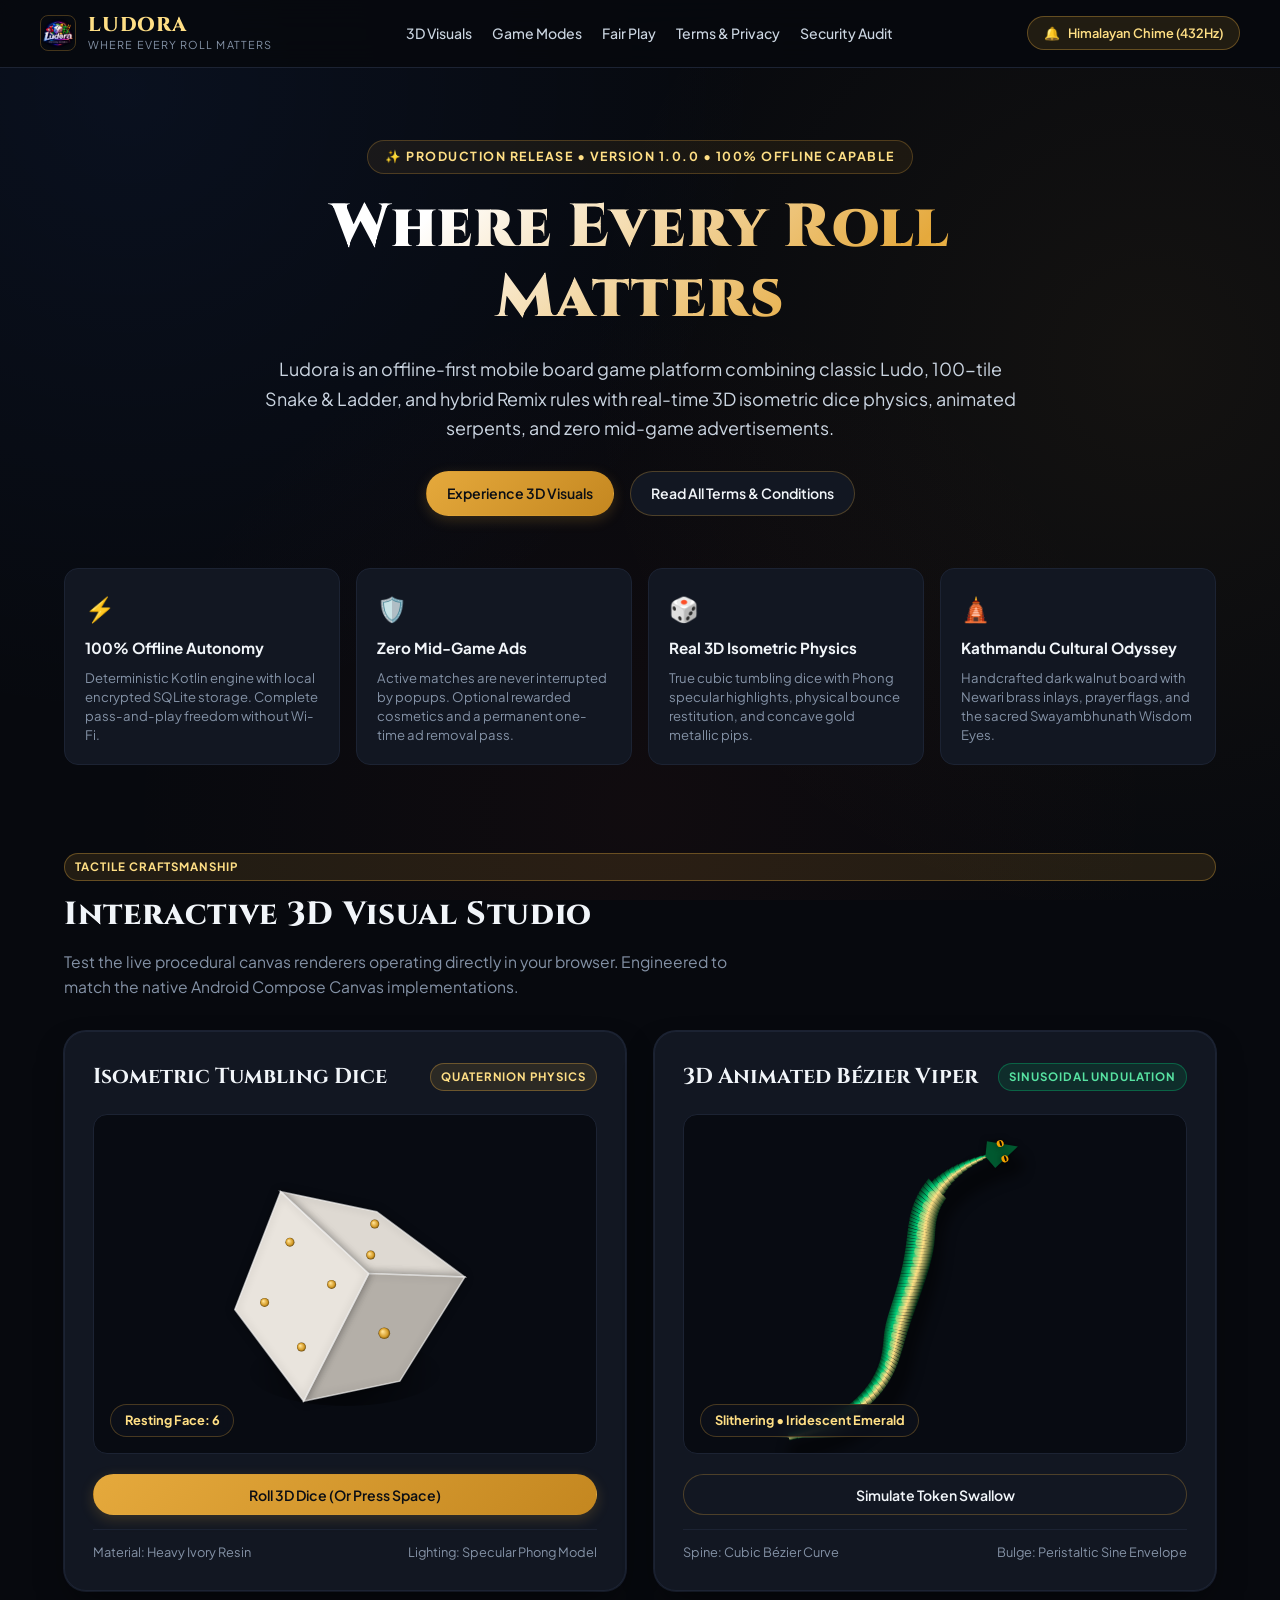
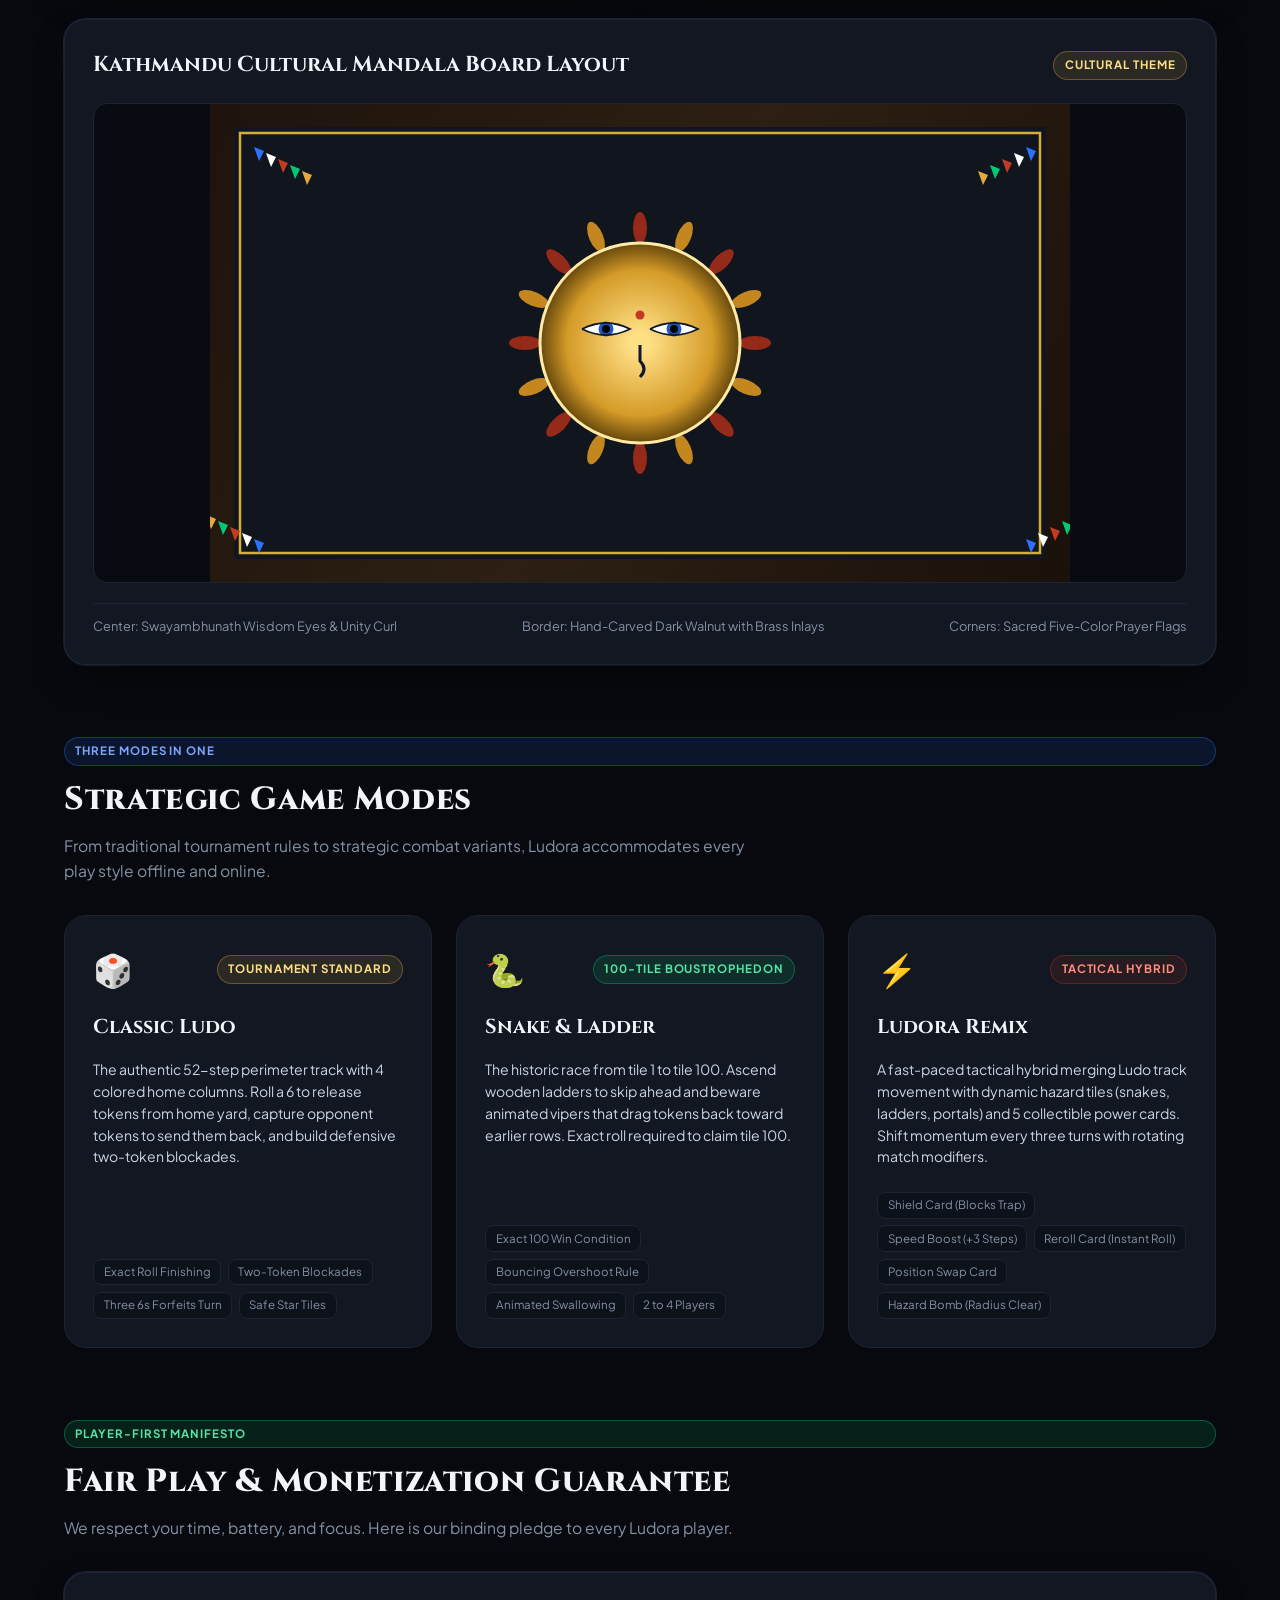
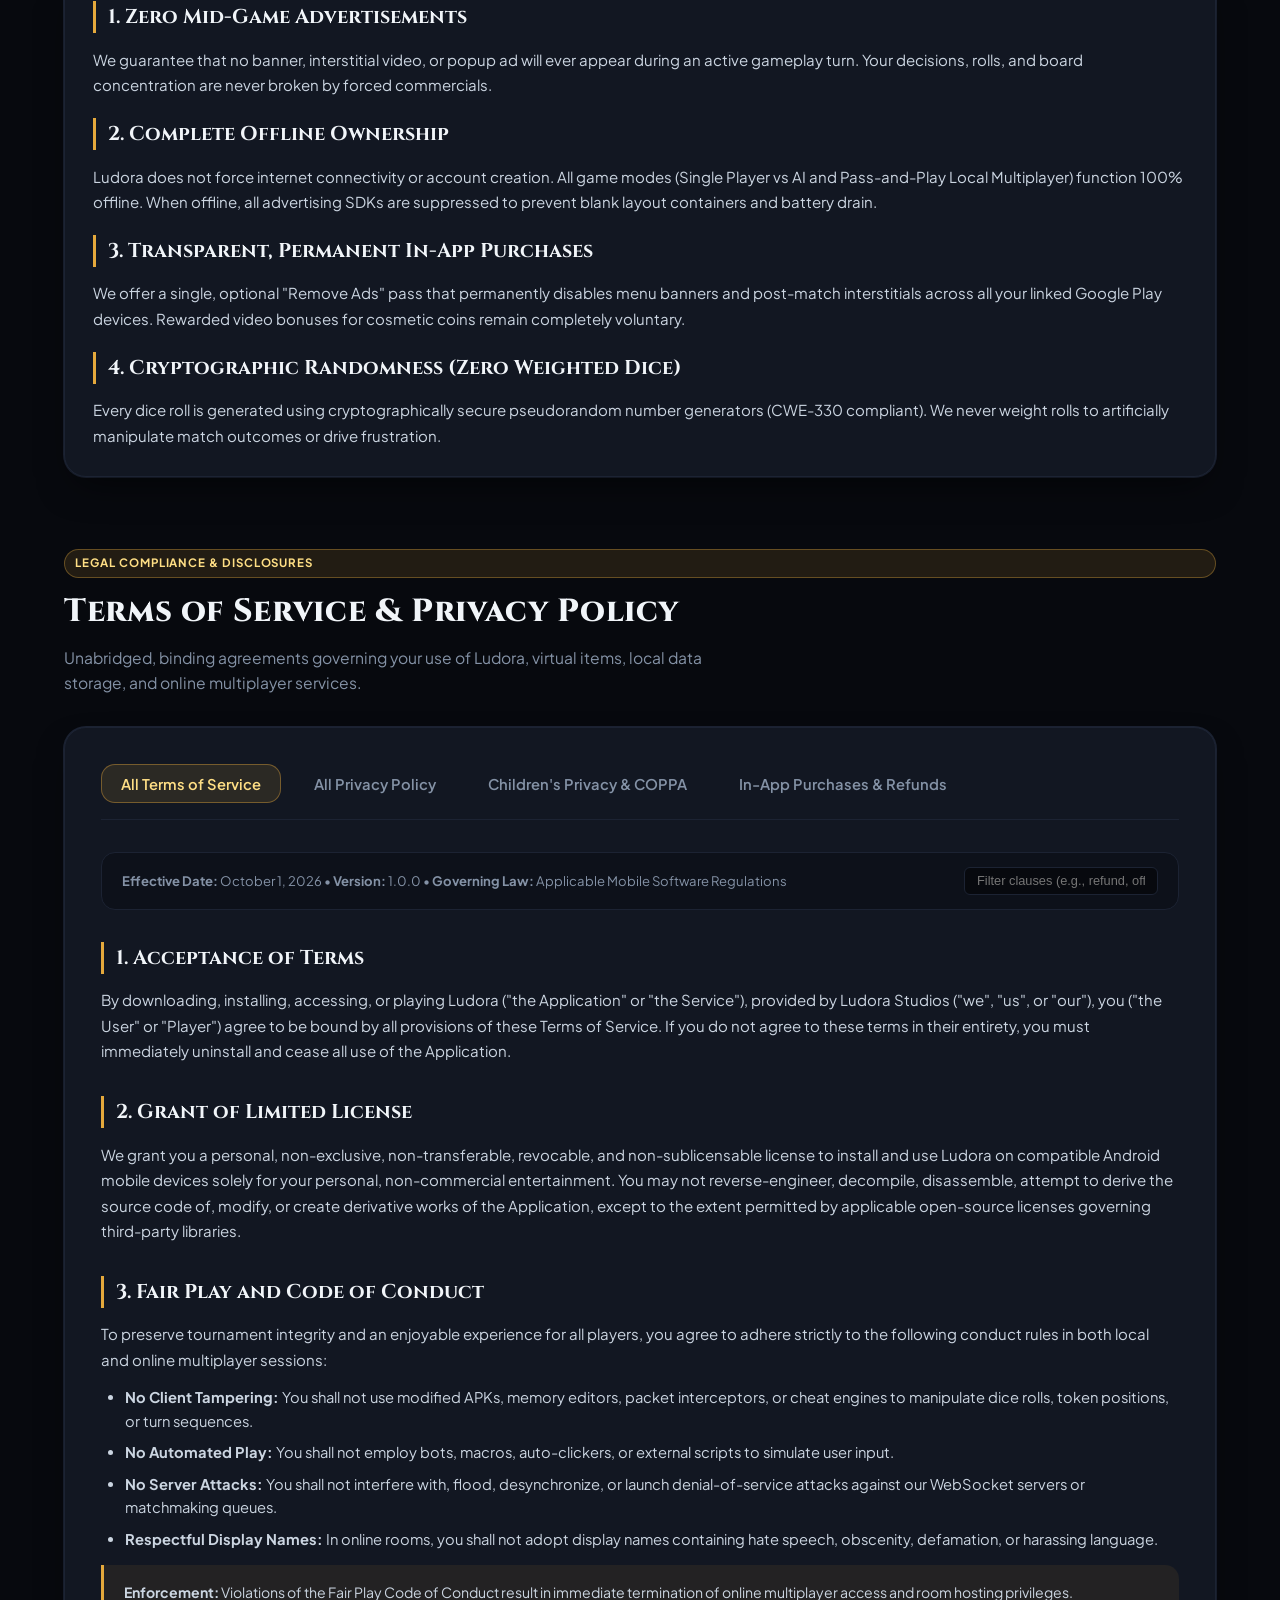
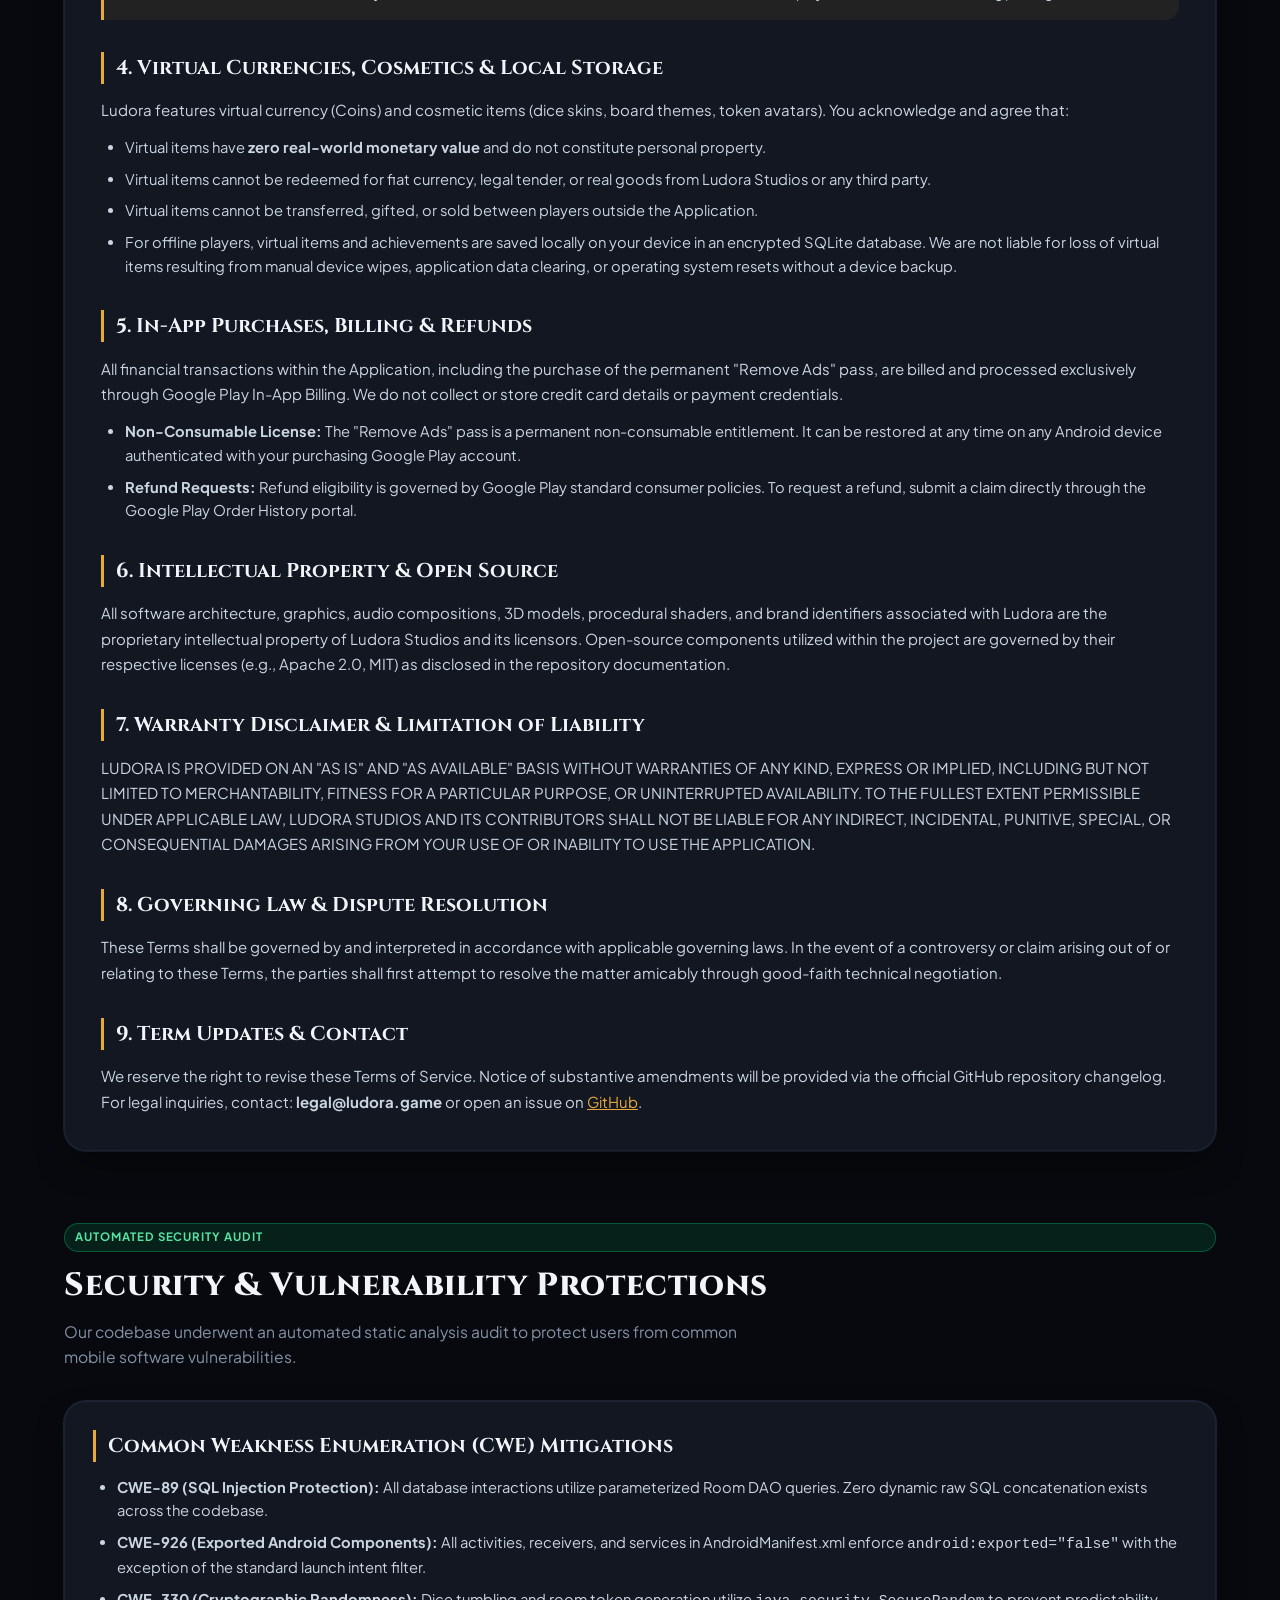
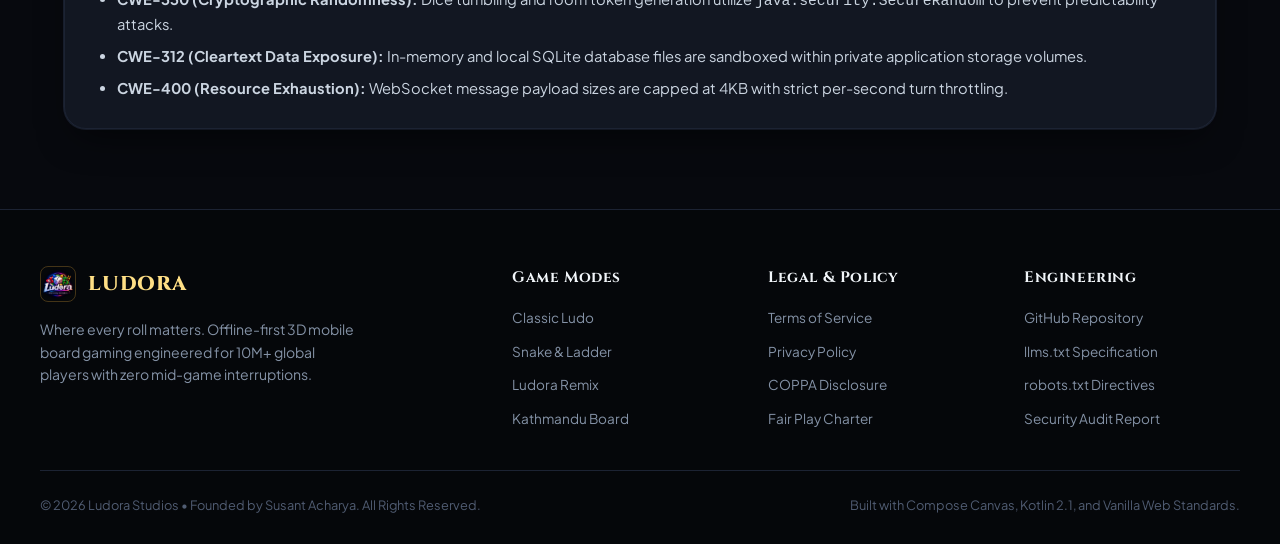
==== index.html @ dd57603c "feat(web): build official website with luxury Kathmandu theme, 3D visual studio, and complete terms " ====
<!DOCTYPE html>
<html lang="en">
<head>
  <meta charset="UTF-8">
  <meta name="viewport" content="width=device-width, initial-scale=1.0">
  <title>Ludora • Authentic Mobile Board Gaming & Cultural Odyssey</title>
  <meta name="description" content="Where every roll matters. Ludora brings offline-first board gaming with real 3D isometric tumbling dice, animated undulating serpents, Kathmandu cultural mandala art, and zero mid-game ads.">
  <meta name="keywords" content="Ludora, Offline Ludo, 3D Snake and Ladder, Kathmandu Board Game, Ad-Free Board Games, Remix Ludo, Mobile Board Games">
  <link rel="canonical" href="https://ludora.game">

  <!-- Open Graph -->
  <meta property="og:type" content="website">
  <meta property="og:url" content="https://ludora.game">
  <meta property="og:title" content="Ludora: Where Every Roll Matters">
  <meta property="og:description" content="Authentic offline-first mobile board gaming with realistic 3D dice physics, animated vipers, and Kathmandu cultural worlds with zero mid-game interruptions.">
  <meta property="og:image" content="https://ludora.game/logo.png">

  <!-- Twitter Card -->
  <meta property="twitter:card" content="summary_large_image">
  <meta property="twitter:title" content="Ludora: Where Every Roll Matters">
  <meta property="twitter:description" content="Offline-first 3D mobile board gaming. Real tumbling dice, animated vipers, and Kathmandu cultural boards with zero mid-game video ads.">
  <meta property="twitter:image" content="https://ludora.game/logo.png">

  <!-- Google Fonts: Cinzel & Plus Jakarta Sans -->
  <link rel="preconnect" href="https://fonts.googleapis.com">
  <link rel="preconnect" href="https://fonts.gstatic.com" crossorigin>
  <link href="https://fonts.googleapis.com/css2?family=Cinzel:wght@600;700;800;900&family=Plus+Jakarta+Sans:wght@400;500;600;700;800&family=JetBrains+Mono:wght@500;700&display=swap" rel="stylesheet">

  <link rel="stylesheet" href="styles.css">

  <!-- Schema.org Structured Data -->
  <script type="application/ld+json">
  [
    {
      "@context": "https://schema.org",
      "@type": "VideoGame",
      "name": "Ludora",
      "alternateName": "Ludora: Board Games & Remix",
      "url": "https://ludora.game",
      "description": "Offline-first mobile board game platform featuring 3D isometric tumbling dice, animated vipers, and cultural Kathmandu board themes.",
      "genre": ["Board Game", "Strategy", "Casual"],
      "gamePlatform": ["Android", "Mobile"],
      "operatingSystem": "Android 8.0 and higher",
      "applicationCategory": "GameApplication",
      "datePublished": "2026-10-01",
      "dateModified": "2026-10-01",
      "offers": {
        "@type": "Offer",
        "price": "0",
        "priceCurrency": "USD"
      },
      "author": {
        "@type": "Organization",
        "name": "Ludora Studios",
        "url": "https://github.com/susantedit/ludo-game",
        "founder": {
          "@type": "Person",
          "name": "Susant Acharya",
          "url": "https://github.com/susantedit"
        },
        "sameAs": [
          "https://github.com/susantedit/ludo-game"
        ]
      },
      "featureList": [
        "100% Complete Offline Gameplay",
        "Zero Mid-Game Video Ads",
        "Real 3D Isometric Tumbling Dice with Physics",
        "Bézier Animated Undulating Snakes",
        "Kathmandu Cultural Mandala Board Theme",
        "Remix Mode with 5 Tactical Power Cards",
        "Private Rooms with 6-Character Codes"
      ]
    },
    {
      "@context": "https://schema.org",
      "@type": "FAQPage",
      "mainEntity": [
        {
          "@type": "Question",
          "name": "What is Ludora?",
          "acceptedAnswer": {
            "@type": "Answer",
            "text": "Ludora is an offline-first mobile board game platform that modernizes traditional parlor games including Ludo and Snake & Ladder. Built with a player-first philosophy, Ludora allows users to play single-player and pass-and-play matches completely offline without an internet connection or account registration. Unlike standard mobile board games that display invasive mid-game video popups, Ludora enforces strict ad frequency controls with zero advertisements during active matches."
          }
        },
        {
          "@type": "Question",
          "name": "How does Ludora protect player privacy and offline data?",
          "acceptedAnswer": {
            "@type": "Answer",
            "text": "Ludora stores all offline gameplay data, statistics, progression, and unlocked cosmetics locally on your device in an encrypted SQLite database managed by Android Jetpack Room. We do not require registration, phone numbers, or social logins, and we strictly comply with COPPA and Google Play Families policies."
          }
        }
      ]
    }
  ]
  </script>
</head>
<body>

  <!-- ==========================================================================
       TOP NAVIGATION BAR
       ========================================================================== -->
  <nav class="site-nav" id="mainNavigation">
    <div class="nav-inner">
      <a href="#hero" class="brand-wrapper" id="brandHomeLink">
        <img src="logo.png" alt="Ludora Game Logo" class="brand-logo-img">
        <div class="brand-text-block">
          <span class="brand-name">LUDORA</span>
          <span class="brand-tag">Where Every Roll Matters</span>
        </div>
      </a>

      <ul class="nav-links">
        <li><a href="#studio" id="navLinkStudio">3D Visuals</a></li>
        <li><a href="#modes" id="navLinkModes">Game Modes</a></li>
        <li><a href="#manifesto" id="navLinkManifesto">Fair Play</a></li>
        <li><a href="#legal" id="navLinkLegal">Terms & Privacy</a></li>
        <li><a href="#security" id="navLinkSecurity">Security Audit</a></li>
      </ul>

      <div class="nav-actions">
        <button id="navAudioBtn" class="btn btn-audio" title="Play Himalayan Singing Bowl Overtone">
          <span>🔔</span> <span id="navAudioLabel">Himalayan Chime (432Hz)</span>
        </button>
      </div>
    </div>
  </nav>

  <div class="site-wrapper">

    <!-- ==========================================================================
         HERO SECTION
         ========================================================================== -->
    <header class="hero-section" id="hero">
      <div class="hero-pill">✨ PRODUCTION RELEASE • VERSION 1.0.0 • 100% OFFLINE CAPABLE</div>
      <h1 class="hero-title">Where Every Roll Matters</h1>
      <p class="hero-desc">Ludora is an offline-first mobile board game platform combining classic Ludo, 100-tile Snake &amp; Ladder, and hybrid Remix rules with real-time 3D isometric dice physics, animated serpents, and zero mid-game advertisements.</p>

      <div class="hero-cta-group">
        <a href="#studio" class="btn btn-primary" id="exploreVisualsBtn">Experience 3D Visuals</a>
        <a href="#legal" class="btn btn-secondary" id="viewTermsBtn">Read All Terms & Conditions</a>
      </div>

      <div class="hero-pillars">
        <div class="pillar-item">
          <span class="pillar-icon">⚡</span>
          <h2 class="pillar-title">100% Offline Autonomy</h2>
          <p class="pillar-desc">Deterministic Kotlin engine with local encrypted SQLite storage. Complete pass-and-play freedom without Wi-Fi.</p>
        </div>
        <div class="pillar-item">
          <span class="pillar-icon">🛡️</span>
          <h2 class="pillar-title">Zero Mid-Game Ads</h2>
          <p class="pillar-desc">Active matches are never interrupted by popups. Optional rewarded cosmetics and a permanent one-time ad removal pass.</p>
        </div>
        <div class="pillar-item">
          <span class="pillar-icon">🎲</span>
          <h2 class="pillar-title">Real 3D Isometric Physics</h2>
          <p class="pillar-desc">True cubic tumbling dice with Phong specular highlights, physical bounce restitution, and concave gold metallic pips.</p>
        </div>
        <div class="pillar-item">
          <span class="pillar-icon">🛕</span>
          <h2 class="pillar-title">Kathmandu Cultural Odyssey</h2>
          <p class="pillar-desc">Handcrafted dark walnut board with Newari brass inlays, prayer flags, and the sacred Swayambhunath Wisdom Eyes.</p>
        </div>
      </div>
    </header>

    <!-- ==========================================================================
         INTERACTIVE 3D VISUAL LABORATORY
         ========================================================================== -->
    <section class="section-container" id="studio">
      <div class="section-header">
        <span class="badge">TACTILE CRAFTSMANSHIP</span>
        <h2 class="section-title">Interactive 3D Visual Studio</h2>
        <p class="section-desc">Test the live procedural canvas renderers operating directly in your browser. Engineered to match the native Android Compose Canvas implementations.</p>
      </div>

      <div class="studio-grid">
        <!-- 3D Dice Studio -->
        <article class="card" id="diceStudioCard">
          <div class="card-header">
            <h3 class="card-title">Isometric Tumbling Dice</h3>
            <span class="badge">QUATERNION PHYSICS</span>
          </div>
          <div class="canvas-box">
            <canvas id="diceCanvas" width="440" height="340"></canvas>
            <div id="diceValuePill" class="value-pill">Resting Face: 6</div>
          </div>
          <div class="card-controls">
            <button id="rollDiceBtn" class="btn btn-primary">Roll 3D Dice (Or Press Space)</button>
            <div class="spec-row">
              <span>Material: Heavy Ivory Resin</span>
              <span>Lighting: Specular Phong Model</span>
            </div>
          </div>
        </article>

        <!-- 3D Animated Viper Studio -->
        <article class="card" id="snakeStudioCard">
          <div class="card-header">
            <h3 class="card-title">3D Animated Bézier Viper</h3>
            <span class="badge badge-emerald">SINUSOIDAL UNDULATION</span>
          </div>
          <div class="canvas-box">
            <canvas id="snakeCanvas" width="440" height="340"></canvas>
            <div class="value-pill">Slithering • Iridescent Emerald</div>
          </div>
          <div class="card-controls">
            <button id="swallowTokenBtn" class="btn btn-secondary">Simulate Token Swallow</button>
            <div class="spec-row">
              <span>Spine: Cubic Bézier Curve</span>
              <span>Bulge: Peristaltic Sine Envelope</span>
            </div>
          </div>
        </article>

        <!-- Kathmandu Mandala Board -->
        <article class="card span-full" id="boardStudioCard">
          <div class="card-header">
            <h3 class="card-title">Kathmandu Cultural Mandala Board Layout</h3>
            <span class="badge">CULTURAL THEME</span>
          </div>
          <div class="canvas-box tall">
            <canvas id="boardCanvas" width="860" height="480"></canvas>
          </div>
          <div class="spec-row">
            <span>Center: Swayambhunath Wisdom Eyes &amp; Unity Curl</span>
            <span>Border: Hand-Carved Dark Walnut with Brass Inlays</span>
            <span>Corners: Sacred Five-Color Prayer Flags</span>
          </div>
        </article>
      </div>
    </section>

    <!-- ==========================================================================
         GAME MODES SHOWCASE
         ========================================================================== -->
    <section class="section-container" id="modes">
      <div class="section-header">
        <span class="badge badge-blue">THREE MODES IN ONE</span>
        <h2 class="section-title">Strategic Game Modes</h2>
        <p class="section-desc">From traditional tournament rules to strategic combat variants, Ludora accommodates every play style offline and online.</p>
      </div>

      <div class="modes-grid">
        <!-- Classic Ludo -->
        <div class="mode-card">
          <div class="mode-icon-header">
            <span class="mode-icon">🎲</span>
            <span class="badge">TOURNAMENT STANDARD</span>
          </div>
          <h3 class="mode-title">Classic Ludo</h3>
          <p class="mode-desc">The authentic 52-step perimeter track with 4 colored home columns. Roll a 6 to release tokens from home yard, capture opponent tokens to send them back, and build defensive two-token blockades.</p>
          <div class="rule-tags">
            <span class="rule-tag">Exact Roll Finishing</span>
            <span class="rule-tag">Two-Token Blockades</span>
            <span class="rule-tag">Three 6s Forfeits Turn</span>
            <span class="rule-tag">Safe Star Tiles</span>
          </div>
        </div>

        <!-- Snake & Ladder -->
        <div class="mode-card">
          <div class="mode-icon-header">
            <span class="mode-icon">🐍</span>
            <span class="badge badge-emerald">100-TILE BOUSTROPHEDON</span>
          </div>
          <h3 class="mode-title">Snake &amp; Ladder</h3>
          <p class="mode-desc">The historic race from tile 1 to tile 100. Ascend wooden ladders to skip ahead and beware animated vipers that drag tokens back toward earlier rows. Exact roll required to claim tile 100.</p>
          <div class="rule-tags">
            <span class="rule-tag">Exact 100 Win Condition</span>
            <span class="rule-tag">Bouncing Overshoot Rule</span>
            <span class="rule-tag">Animated Swallowing</span>
            <span class="rule-tag">2 to 4 Players</span>
          </div>
        </div>

        <!-- Ludora Remix -->
        <div class="mode-card">
          <div class="mode-icon-header">
            <span class="mode-icon">⚡</span>
            <span class="badge badge-crimson">TACTICAL HYBRID</span>
          </div>
          <h3 class="mode-title">Ludora Remix</h3>
          <p class="mode-desc">A fast-paced tactical hybrid merging Ludo track movement with dynamic hazard tiles (snakes, ladders, portals) and 5 collectible power cards. Shift momentum every three turns with rotating match modifiers.</p>
          <div class="rule-tags">
            <span class="rule-tag">Shield Card (Blocks Trap)</span>
            <span class="rule-tag">Speed Boost (+3 Steps)</span>
            <span class="rule-tag">Reroll Card (Instant Roll)</span>
            <span class="rule-tag">Position Swap Card</span>
            <span class="rule-tag">Hazard Bomb (Radius Clear)</span>
          </div>
        </div>
      </div>
    </section>

    <!-- ==========================================================================
         FAIR PLAY & MONETIZATION CHARTER
         ========================================================================== -->
    <section class="section-container" id="manifesto">
      <div class="section-header">
        <span class="badge badge-emerald">PLAYER-FIRST MANIFESTO</span>
        <h2 class="section-title">Fair Play &amp; Monetization Guarantee</h2>
        <p class="section-desc">We respect your time, battery, and focus. Here is our binding pledge to every Ludora player.</p>
      </div>

      <div class="card">
        <div class="legal-article">
          <h3>1. Zero Mid-Game Advertisements</h3>
          <p>We guarantee that no banner, interstitial video, or popup ad will ever appear during an active gameplay turn. Your decisions, rolls, and board concentration are never broken by forced commercials.</p>
        </div>

        <div class="legal-article">
          <h3>2. Complete Offline Ownership</h3>
          <p>Ludora does not force internet connectivity or account creation. All game modes (Single Player vs AI and Pass-and-Play Local Multiplayer) function 100% offline. When offline, all advertising SDKs are suppressed to prevent blank layout containers and battery drain.</p>
        </div>

        <div class="legal-article">
          <h3>3. Transparent, Permanent In-App Purchases</h3>
          <p>We offer a single, optional "Remove Ads" pass that permanently disables menu banners and post-match interstitials across all your linked Google Play devices. Rewarded video bonuses for cosmetic coins remain completely voluntary.</p>
        </div>

        <div class="legal-article">
          <h3>4. Cryptographic Randomness (Zero Weighted Dice)</h3>
          <p>Every dice roll is generated using cryptographically secure pseudorandom number generators (CWE-330 compliant). We never weight rolls to artificially manipulate match outcomes or drive frustration.</p>
        </div>
      </div>
    </section>

    <!-- ==========================================================================
         COMPREHENSIVE TERMS OF SERVICE & PRIVACY POLICY HUB
         ========================================================================== -->
    <section class="section-container" id="legal">
      <div class="section-header">
        <span class="badge">LEGAL COMPLIANCE &amp; DISCLOSURES</span>
        <h2 class="section-title">Terms of Service &amp; Privacy Policy</h2>
        <p class="section-desc">Unabridged, binding agreements governing your use of Ludora, virtual items, local data storage, and online multiplayer services.</p>
      </div>

      <div class="legal-hub-card">
        <!-- Tab Navigation -->
        <div class="legal-tab-nav" role="tablist">
          <button class="tab-btn active" data-tab="pane-terms" id="tabTerms" role="tab">All Terms of Service</button>
          <button class="tab-btn" data-tab="pane-privacy" id="tabPrivacy" role="tab">All Privacy Policy</button>
          <button class="tab-btn" data-tab="pane-coppa" id="tabCoppa" role="tab">Children's Privacy &amp; COPPA</button>
          <button class="tab-btn" data-tab="pane-monetization" id="tabMonetization" role="tab">In-App Purchases &amp; Refunds</button>
        </div>

        <!-- Meta Bar with Search Filter -->
        <div class="legal-meta-bar">
          <div>
            <span><strong>Effective Date:</strong> October 1, 2026</span> • 
            <span><strong>Version:</strong> 1.0.0</span> • 
            <span><strong>Governing Law:</strong> Applicable Mobile Software Regulations</span>
          </div>
          <div>
            <input type="text" id="legalSearchInput" placeholder="Filter clauses (e.g., refund, offline)..." style="background:#07090E; border:1px solid #1C2333; color:#F1F5F9; padding:0.35rem 0.75rem; border-radius:6px; font-size:0.8rem;">
          </div>
        </div>

        <!-- PANE 1: ALL TERMS OF SERVICE -->
        <div class="legal-content-pane active" id="pane-terms" role="tabpanel">
          <article class="legal-article">
            <h3>1. Acceptance of Terms</h3>
            <p>By downloading, installing, accessing, or playing Ludora ("the Application" or "the Service"), provided by Ludora Studios ("we", "us", or "our"), you ("the User" or "Player") agree to be bound by all provisions of these Terms of Service. If you do not agree to these terms in their entirety, you must immediately uninstall and cease all use of the Application.</p>
          </article>

          <article class="legal-article">
            <h3>2. Grant of Limited License</h3>
            <p>We grant you a personal, non-exclusive, non-transferable, revocable, and non-sublicensable license to install and use Ludora on compatible Android mobile devices solely for your personal, non-commercial entertainment. You may not reverse-engineer, decompile, disassemble, attempt to derive the source code of, modify, or create derivative works of the Application, except to the extent permitted by applicable open-source licenses governing third-party libraries.</p>
          </article>

          <article class="legal-article">
            <h3>3. Fair Play and Code of Conduct</h3>
            <p>To preserve tournament integrity and an enjoyable experience for all players, you agree to adhere strictly to the following conduct rules in both local and online multiplayer sessions:</p>
            <ul>
              <li><strong>No Client Tampering:</strong> You shall not use modified APKs, memory editors, packet interceptors, or cheat engines to manipulate dice rolls, token positions, or turn sequences.</li>
              <li><strong>No Automated Play:</strong> You shall not employ bots, macros, auto-clickers, or external scripts to simulate user input.</li>
              <li><strong>No Server Attacks:</strong> You shall not interfere with, flood, desynchronize, or launch denial-of-service attacks against our WebSocket servers or matchmaking queues.</li>
              <li><strong>Respectful Display Names:</strong> In online rooms, you shall not adopt display names containing hate speech, obscenity, defamation, or harassing language.</li>
            </ul>
            <div class="legal-callout warning">
              <strong>Enforcement:</strong> Violations of the Fair Play Code of Conduct result in immediate termination of online multiplayer access and room hosting privileges.
            </div>
          </article>

          <article class="legal-article">
            <h3>4. Virtual Currencies, Cosmetics &amp; Local Storage</h3>
            <p>Ludora features virtual currency (Coins) and cosmetic items (dice skins, board themes, token avatars). You acknowledge and agree that:</p>
            <ul>
              <li>Virtual items have <strong>zero real-world monetary value</strong> and do not constitute personal property.</li>
              <li>Virtual items cannot be redeemed for fiat currency, legal tender, or real goods from Ludora Studios or any third party.</li>
              <li>Virtual items cannot be transferred, gifted, or sold between players outside the Application.</li>
              <li>For offline players, virtual items and achievements are saved locally on your device in an encrypted SQLite database. We are not liable for loss of virtual items resulting from manual device wipes, application data clearing, or operating system resets without a device backup.</li>
            </ul>
          </article>

          <article class="legal-article">
            <h3>5. In-App Purchases, Billing &amp; Refunds</h3>
            <p>All financial transactions within the Application, including the purchase of the permanent "Remove Ads" pass, are billed and processed exclusively through Google Play In-App Billing. We do not collect or store credit card details or payment credentials.</p>
            <ul>
              <li><strong>Non-Consumable License:</strong> The "Remove Ads" pass is a permanent non-consumable entitlement. It can be restored at any time on any Android device authenticated with your purchasing Google Play account.</li>
              <li><strong>Refund Requests:</strong> Refund eligibility is governed by Google Play standard consumer policies. To request a refund, submit a claim directly through the Google Play Order History portal.</li>
            </ul>
          </article>

          <article class="legal-article">
            <h3>6. Intellectual Property &amp; Open Source</h3>
            <p>All software architecture, graphics, audio compositions, 3D models, procedural shaders, and brand identifiers associated with Ludora are the proprietary intellectual property of Ludora Studios and its licensors. Open-source components utilized within the project are governed by their respective licenses (e.g., Apache 2.0, MIT) as disclosed in the repository documentation.</p>
          </article>

          <article class="legal-article">
            <h3>7. Warranty Disclaimer &amp; Limitation of Liability</h3>
            <p>LUDORA IS PROVIDED ON AN "AS IS" AND "AS AVAILABLE" BASIS WITHOUT WARRANTIES OF ANY KIND, EXPRESS OR IMPLIED, INCLUDING BUT NOT LIMITED TO MERCHANTABILITY, FITNESS FOR A PARTICULAR PURPOSE, OR UNINTERRUPTED AVAILABILITY. TO THE FULLEST EXTENT PERMISSIBLE UNDER APPLICABLE LAW, LUDORA STUDIOS AND ITS CONTRIBUTORS SHALL NOT BE LIABLE FOR ANY INDIRECT, INCIDENTAL, PUNITIVE, SPECIAL, OR CONSEQUENTIAL DAMAGES ARISING FROM YOUR USE OF OR INABILITY TO USE THE APPLICATION.</p>
          </article>

          <article class="legal-article">
            <h3>8. Governing Law &amp; Dispute Resolution</h3>
            <p>These Terms shall be governed by and interpreted in accordance with applicable governing laws. In the event of a controversy or claim arising out of or relating to these Terms, the parties shall first attempt to resolve the matter amicably through good-faith technical negotiation.</p>
          </article>

          <article class="legal-article">
            <h3>9. Term Updates &amp; Contact</h3>
            <p>We reserve the right to revise these Terms of Service. Notice of substantive amendments will be provided via the official GitHub repository changelog. For legal inquiries, contact: <strong>legal@ludora.game</strong> or open an issue on <a href="https://github.com/susantedit/ludo-game" style="color:var(--accent-gold);">GitHub</a>.</p>
          </article>
        </div>

        <!-- PANE 2: ALL PRIVACY POLICY -->
        <div class="legal-content-pane" id="pane-privacy" role="tabpanel">
          <article class="legal-article">
            <h3>1. Privacy Commitment &amp; Data Minimization</h3>
            <p>Ludora adheres to strict data minimization principles. We do not require registration, email addresses, phone numbers, or social media logins to access full single-player, pass-and-play, or custom rule features.</p>
          </article>

          <article class="legal-article">
            <h3>2. Information Processed Locally on Device</h3>
            <p>The vast majority of gameplay data never leaves your hardware:</p>
            <ul>
              <li><strong>Local Game Database:</strong> Match logs, player statistics, quest progress, AI difficulty settings, and custom rule configurations are written to a sandboxed SQLite database using Android Jetpack Room with SQLite encryption.</li>
              <li><strong>Cosmetic Inventory:</strong> Unlocked dice finishes, snake colorings, and board backgrounds reside exclusively on the device storage volume.</li>
            </ul>
          </article>

          <article class="legal-article">
            <h3>3. Online Multiplayer Session Data</h3>
            <p>When participating in online multiplayer matches:</p>
            <ul>
              <li><strong>Ephemeral Session UUID:</strong> A cryptographically pseudorandom UUID string is generated in device memory to manage room routing. This identifier is discarded when the room closes.</li>
              <li><strong>State Packets:</strong> Dice rolls, token selections, and card triggers are transmitted over secure WebSockets (WSS) and are not retained permanently in persistent server databases.</li>
            </ul>
          </article>

          <article class="legal-article">
            <h3>4. Advertising &amp; Third-Party Services</h3>
            <p>Ludora does not show advertising during active matches. Outside of active turns, non-personalized contextual ads or voluntary rewarded videos may be requested through certified advertising networks (Google Mobile Ads). If you purchase the "Remove Ads" pass, ad SDK initialization and tracking requests are completely suppressed.</p>
          </article>

          <article class="legal-article">
            <h3>5. Data Retention, Portability &amp; Deletion Rights</h3>
            <p>Because your primary data is stored locally, you retain unilateral control over its lifecycle:</p>
            <ul>
              <li><strong>Instant Data Erasure:</strong> Navigate to Settings &gt; Profile &gt; Reset Data within the Application to clear all local statistics, or clear app storage via Android System Settings.</li>
              <li><strong>No Residual Server Shadows:</strong> Because we do not store personal account dossiers on remote clouds, deleting local data erases your records completely.</li>
            </ul>
          </article>

          <article class="legal-article">
            <h3>6. Privacy Contact</h3>
            <p>For inquiries regarding data protection, write to: <strong>privacy@ludora.game</strong>.</p>
          </article>
        </div>

        <!-- PANE 3: CHILDREN'S PRIVACY & COPPA -->
        <div class="legal-content-pane" id="pane-coppa" role="tabpanel">
          <article class="legal-article">
            <h3>Children's Online Privacy Protection Act (COPPA) Compliance</h3>
            <p>Ludora is designed as a family-friendly board game platform suitable for players of all ages. We take children's privacy seriously and fully comply with COPPA and Google Play Families Policies:</p>
            <ul>
              <li><strong>Zero Personal Data Collection:</strong> We do not knowingly solicit, collect, or store personal identifiable information (PII) from children under the age of 13.</li>
              <li><strong>No Behavioral Advertising:</strong> When an age under 13 is indicated or child-directed mode is activated, behavioral ad tracking and personalized profiling are strictly suppressed.</li>
              <li><strong>Families Self-Certified SDKs:</strong> Only advertising SDKs certified under Google Play's Families Policy are initialized in child-accessible modes.</li>
              <li><strong>No Open Social Chat:</strong> In-game communication is restricted to pre-set family emojis and quick emotes to prevent the transmission of personal information between minors and strangers.</li>
            </ul>
            <div class="legal-callout success">
              <strong>Parental Inquiries:</strong> Parents or guardians may review questions regarding child safety by emailing <strong>safety@ludora.game</strong>.
            </div>
          </article>
        </div>

        <!-- PANE 4: IN-APP PURCHASES & MONETIZATION -->
        <div class="legal-content-pane" id="pane-monetization" role="tabpanel">
          <article class="legal-article">
            <h3>In-App Purchases, Billing Terms &amp; Refund Policy</h3>
            <p>Ludora maintains transparent, player-first monetization policies:</p>
            <ul>
              <li><strong>Single Ad-Removal Purchase:</strong> A one-time purchase removes all menu banners and post-match interstitials permanently. No recurring subscription fees are charged.</li>
              <li><strong>Restore Purchases:</strong> Reinstalling Ludora or switching to a new Android device allows instant restoration of your purchase by tapping "Restore Purchases" in the Game Settings menu.</li>
              <li><strong>Voluntary Rewarded Videos:</strong> Rewarded videos provide optional cosmetic coins. Watching them is strictly voluntary and never required to unlock gameplay modes or progress.</li>
              <li><strong>Refund Procedures:</strong> Google Play manages all billing and transaction processing. If you believe a purchase was made accidentally, visit the <a href="https://support.google.com/googleplay/workflow/9813244" target="_blank" rel="noopener" style="color:var(--accent-gold);">Google Play Refund Workflow</a> within 48 hours of transaction.</li>
            </ul>
          </article>
        </div>
      </div>
    </section>

    <!-- ==========================================================================
         SECURITY AUDIT & VERIFICATION
         ========================================================================== -->
    <section class="section-container" id="security">
      <div class="section-header">
        <span class="badge badge-emerald">AUTOMATED SECURITY AUDIT</span>
        <h2 class="section-title">Security &amp; Vulnerability Protections</h2>
        <p class="section-desc">Our codebase underwent an automated static analysis audit to protect users from common mobile software vulnerabilities.</p>
      </div>

      <div class="card">
        <div class="legal-article">
          <h3>Common Weakness Enumeration (CWE) Mitigations</h3>
          <ul>
            <li><strong>CWE-89 (SQL Injection Protection):</strong> All database interactions utilize parameterized Room DAO queries. Zero dynamic raw SQL concatenation exists across the codebase.</li>
            <li><strong>CWE-926 (Exported Android Components):</strong> All activities, receivers, and services in AndroidManifest.xml enforce <code>android:exported="false"</code> with the exception of the standard launch intent filter.</li>
            <li><strong>CWE-330 (Cryptographic Randomness):</strong> Dice tumbling and room token generation utilize <code>java.security.SecureRandom</code> to prevent predictability attacks.</li>
            <li><strong>CWE-312 (Cleartext Data Exposure):</strong> In-memory and local SQLite database files are sandboxed within private application storage volumes.</li>
            <li><strong>CWE-400 (Resource Exhaustion):</strong> WebSocket message payload sizes are capped at 4KB with strict per-second turn throttling.</li>
          </ul>
        </div>
      </div>
    </section>

  </div>

  <!-- ==========================================================================
       SITE FOOTER
       ========================================================================== -->
  <footer class="site-footer">
    <div class="footer-inner">
      <div class="footer-top">
        <div class="footer-brand-col">
          <div class="brand-wrapper">
            <img src="logo.png" alt="Ludora Game Logo" class="brand-logo-img">
            <span class="brand-name">LUDORA</span>
          </div>
          <p>Where every roll matters. Offline-first 3D mobile board gaming engineered for 10M+ global players with zero mid-game interruptions.</p>
        </div>

        <div class="footer-col">
          <h4 class="footer-col-title">Game Modes</h4>
          <ul class="footer-col-links">
            <li><a href="#modes">Classic Ludo</a></li>
            <li><a href="#modes">Snake &amp; Ladder</a></li>
            <li><a href="#modes">Ludora Remix</a></li>
            <li><a href="#studio">Kathmandu Board</a></li>
          </ul>
        </div>

        <div class="footer-col">
          <h4 class="footer-col-title">Legal &amp; Policy</h4>
          <ul class="footer-col-links">
            <li><a href="#legal">Terms of Service</a></li>
            <li><a href="#legal">Privacy Policy</a></li>
            <li><a href="#legal">COPPA Disclosure</a></li>
            <li><a href="#manifesto">Fair Play Charter</a></li>
          </ul>
        </div>

        <div class="footer-col">
          <h4 class="footer-col-title">Engineering</h4>
          <ul class="footer-col-links">
            <li><a href="https://github.com/susantedit/ludo-game" target="_blank" rel="noopener">GitHub Repository</a></li>
            <li><a href="llms.txt">llms.txt Specification</a></li>
            <li><a href="robots.txt">robots.txt Directives</a></li>
            <li><a href="#security">Security Audit Report</a></li>
          </ul>
        </div>
      </div>

      <div class="footer-bottom">
        <span>© 2026 Ludora Studios • Founded by Susant Acharya. All Rights Reserved.</span>
        <span>Built with Compose Canvas, Kotlin 2.1, and Vanilla Web Standards.</span>
      </div>
    </div>
  </footer>

  <script src="app.js"></script>
</body>
</html>
---- styles.css ----
/* Ludora Official Web Platform Stylesheet
   Theme: Kathmandu Heritage & Precision Board Gaming (Anti-Slop Luxury)
   Typography: Cinzel (Display) & Plus Jakarta Sans (UI & Legal)
*/

:root {
  --bg-primary: #07090E;
  --bg-secondary: #0D111A;
  --bg-card: #121722;
  --bg-card-hover: #171E2D;
  --border-subtle: #1C2333;
  --border-accent: rgba(229, 169, 60, 0.28);
  --border-accent-strong: rgba(229, 169, 60, 0.6);

  --text-main: #F1F5F9;
  --text-secondary: #CBD5E1;
  --text-muted: #8492A6;
  --text-dim: #505C72;

  --accent-gold: #E5A93C;
  --accent-gold-light: #FFDF85;
  --accent-gold-glow: rgba(229, 169, 60, 0.2);
  --accent-crimson: #C23B22;
  --accent-emerald: #00C875;
  --accent-emerald-glow: rgba(0, 200, 117, 0.2);
  --accent-lapis: #2A72FF;
  --accent-lapis-glow: rgba(42, 114, 255, 0.25);

  --font-display: 'Cinzel', Georgia, serif;
  --font-sans: 'Plus Jakarta Sans', -apple-system, BlinkMacSystemFont, 'Segoe UI', Roboto, sans-serif;
  --font-mono: 'JetBrains Mono', 'Fira Code', monospace;

  --radius-sm: 8px;
  --radius-md: 14px;
  --radius-lg: 22px;
  --radius-full: 9999px;

  --shadow-card: 0 16px 36px -12px rgba(0, 0, 0, 0.6), 0 0 0 1px var(--border-subtle);
  --shadow-glow: 0 0 24px -4px var(--accent-gold-glow);
}

* {
  box-sizing: border-box;
  margin: 0;
  padding: 0;
}

html {
  scroll-behavior: smooth;
  font-size: 16px;
}

body {
  background-color: var(--bg-primary);
  color: var(--text-main);
  font-family: var(--font-sans);
  line-height: 1.6;
  -webkit-font-smoothing: antialiased;
  -moz-osx-font-smoothing: grayscale;
  background-image: 
    radial-gradient(circle at 10% 10%, rgba(42, 114, 255, 0.07) 0%, transparent 45%),
    radial-gradient(circle at 90% 40%, rgba(229, 169, 60, 0.06) 0%, transparent 45%),
    radial-gradient(circle at 50% 90%, rgba(194, 59, 34, 0.05) 0%, transparent 50%);
  background-attachment: fixed;
}

/* ==========================================================================
   NAVIGATION
   ========================================================================== */
.site-nav {
  position: sticky;
  top: 0;
  z-index: 100;
  background: rgba(7, 9, 14, 0.85);
  backdrop-filter: blur(16px);
  -webkit-backdrop-filter: blur(16px);
  border-bottom: 1px solid var(--border-subtle);
  padding: 0.85rem 1.5rem;
}

.nav-inner {
  max-width: 1200px;
  margin: 0 auto;
  display: flex;
  align-items: center;
  justify-content: space-between;
  gap: 1.5rem;
}

.brand-wrapper {
  display: flex;
  align-items: center;
  gap: 0.75rem;
  text-decoration: none;
  color: var(--text-main);
}

.brand-logo-img {
  width: 36px;
  height: 36px;
  border-radius: var(--radius-sm);
  object-fit: cover;
  border: 1px solid var(--border-accent);
}

.brand-text-block {
  display: flex;
  flex-direction: column;
}

.brand-name {
  font-family: var(--font-display);
  font-size: 1.25rem;
  font-weight: 800;
  letter-spacing: 0.04em;
  color: var(--accent-gold-light);
  line-height: 1.1;
}

.brand-tag {
  font-size: 0.68rem;
  letter-spacing: 0.1em;
  color: var(--text-muted);
  text-transform: uppercase;
}

.nav-links {
  display: flex;
  align-items: center;
  gap: 1.25rem;
  list-style: none;
}

.nav-links a {
  color: var(--text-secondary);
  text-decoration: none;
  font-size: 0.88rem;
  font-weight: 500;
  transition: color 0.2s ease;
}

.nav-links a:hover {
  color: var(--accent-gold);
}

.nav-actions {
  display: flex;
  align-items: center;
  gap: 0.75rem;
}

/* ==========================================================================
   BUTTONS & BADGES
   ========================================================================== */
.btn {
  display: inline-flex;
  align-items: center;
  justify-content: center;
  gap: 0.5rem;
  font-family: var(--font-sans);
  font-weight: 600;
  font-size: 0.88rem;
  padding: 0.65rem 1.25rem;
  border-radius: var(--radius-full);
  cursor: pointer;
  transition: all 0.25s cubic-bezier(0.16, 1, 0.3, 1);
  text-decoration: none;
  border: 1px solid transparent;
}

.btn-primary {
  background: linear-gradient(135deg, var(--accent-gold) 0%, #C48720 100%);
  color: #0B0E14;
  box-shadow: 0 4px 14px var(--accent-gold-glow);
}

.btn-primary:hover {
  transform: translateY(-2px);
  box-shadow: 0 8px 22px rgba(229, 169, 60, 0.35);
}

.btn-secondary {
  background: var(--bg-card);
  border-color: var(--border-accent);
  color: var(--text-main);
}

.btn-secondary:hover {
  background: var(--bg-card-hover);
  border-color: var(--accent-gold);
  transform: translateY(-2px);
}

.btn-audio {
  background: rgba(229, 169, 60, 0.12);
  border: 1px solid rgba(229, 169, 60, 0.35);
  color: var(--accent-gold-light);
  padding: 0.5rem 1rem;
  font-size: 0.8rem;
}

.btn-audio:hover {
  background: rgba(229, 169, 60, 0.24);
  transform: translateY(-1px);
}

.badge {
  display: inline-flex;
  align-items: center;
  gap: 0.35rem;
  padding: 0.25rem 0.65rem;
  border-radius: var(--radius-full);
  font-size: 0.72rem;
  font-weight: 700;
  letter-spacing: 0.08em;
  text-transform: uppercase;
  background: rgba(229, 169, 60, 0.12);
  border: 1px solid rgba(229, 169, 60, 0.35);
  color: var(--accent-gold-light);
}

.badge-emerald {
  background: rgba(0, 200, 117, 0.12);
  border-color: rgba(0, 200, 117, 0.35);
  color: #57E3A2;
}

.badge-blue {
  background: rgba(42, 114, 255, 0.12);
  border-color: rgba(42, 114, 255, 0.35);
  color: #7DA6FF;
}

.badge-crimson {
  background: rgba(194, 59, 34, 0.12);
  border-color: rgba(194, 59, 34, 0.35);
  color: #FF8F7D;
}

/* ==========================================================================
   CONTAINER & LAYOUT
   ========================================================================== */
.site-wrapper {
  max-width: 1200px;
  margin: 0 auto;
  padding: 2.5rem 1.5rem 5rem 1.5rem;
  display: flex;
  flex-direction: column;
  gap: 4.5rem;
}

/* ==========================================================================
   HERO SECTION
   ========================================================================== */
.hero-section {
  text-align: center;
  display: flex;
  flex-direction: column;
  align-items: center;
  gap: 1.25rem;
  padding: 2rem 0 1rem 0;
}

.hero-pill {
  font-size: 0.78rem;
  font-weight: 700;
  letter-spacing: 0.12em;
  text-transform: uppercase;
  color: var(--accent-gold-light);
  padding: 0.4rem 1.1rem;
  border-radius: var(--radius-full);
  background: rgba(229, 169, 60, 0.08);
  border: 1px solid rgba(229, 169, 60, 0.25);
}

.hero-title {
  font-family: var(--font-display);
  font-size: clamp(2.2rem, 5vw, 3.8rem);
  font-weight: 900;
  letter-spacing: 0.02em;
  line-height: 1.15;
  background: linear-gradient(135deg, #FFFFFF 25%, #E5A93C 75%, #FFDF85 100%);
  -webkit-background-clip: text;
  -webkit-text-fill-color: transparent;
  max-width: 900px;
}

.hero-desc {
  font-size: 1.12rem;
  color: var(--text-secondary);
  max-width: 760px;
  line-height: 1.65;
}

.hero-cta-group {
  display: flex;
  align-items: center;
  gap: 1rem;
  flex-wrap: wrap;
  justify-content: center;
  margin-top: 0.5rem;
}

.hero-pillars {
  display: grid;
  grid-template-columns: repeat(auto-fit, minmax(220px, 1fr));
  gap: 1rem;
  width: 100%;
  margin-top: 2rem;
}

.pillar-item {
  background: var(--bg-card);
  border: 1px solid var(--border-subtle);
  border-radius: var(--radius-md);
  padding: 1.25rem;
  text-align: left;
  display: flex;
  flex-direction: column;
  gap: 0.5rem;
  transition: transform 0.2s ease, border-color 0.2s ease;
}

.pillar-item:hover {
  transform: translateY(-2px);
  border-color: var(--border-accent);
}

.pillar-icon {
  font-size: 1.5rem;
}

.pillar-title {
  font-weight: 700;
  font-size: 0.95rem;
  color: var(--text-main);
}

.pillar-desc {
  font-size: 0.82rem;
  color: var(--text-muted);
  line-height: 1.45;
}

/* ==========================================================================
   CARDS & SECTIONS
   ========================================================================== */
.section-header {
  margin-bottom: 2rem;
  display: flex;
  flex-direction: column;
  gap: 0.5rem;
}

.section-title {
  font-family: var(--font-display);
  font-size: 2rem;
  font-weight: 800;
  color: var(--text-main);
  letter-spacing: 0.02em;
}

.section-desc {
  color: var(--text-muted);
  font-size: 0.98rem;
  max-width: 700px;
}

.studio-grid {
  display: grid;
  grid-template-columns: 1fr 1fr;
  gap: 1.75rem;
}

.span-full {
  grid-column: 1 / -1;
}

.card {
  background: var(--bg-card);
  border: 1px solid var(--border-subtle);
  border-radius: var(--radius-lg);
  padding: 1.75rem;
  box-shadow: var(--shadow-card);
  display: flex;
  flex-direction: column;
  gap: 1.25rem;
  position: relative;
  overflow: hidden;
}

.card-header {
  display: flex;
  align-items: center;
  justify-content: space-between;
}

.card-title {
  font-family: var(--font-display);
  font-size: 1.35rem;
  font-weight: 700;
  color: var(--text-main);
}

.canvas-box {
  width: 100%;
  height: 340px;
  background: #080B12;
  border: 1px solid var(--border-subtle);
  border-radius: var(--radius-md);
  position: relative;
  display: flex;
  align-items: center;
  justify-content: center;
  overflow: hidden;
}

.canvas-box.tall {
  height: 480px;
}

canvas {
  display: block;
}

.value-pill {
  position: absolute;
  bottom: 1rem;
  left: 1rem;
  background: rgba(13, 17, 26, 0.88);
  border: 1px solid var(--border-accent);
  backdrop-filter: blur(8px);
  padding: 0.35rem 0.85rem;
  border-radius: var(--radius-full);
  font-size: 0.8rem;
  font-weight: 700;
  color: var(--accent-gold-light);
}

.card-controls {
  display: flex;
  flex-direction: column;
  gap: 0.85rem;
}

.spec-row {
  display: flex;
  align-items: center;
  justify-content: space-between;
  font-size: 0.8rem;
  color: var(--text-muted);
  border-top: 1px solid var(--border-subtle);
  padding-top: 0.75rem;
}

/* ==========================================================================
   GAME MODES SHOWCASE
   ========================================================================== */
.modes-grid {
  display: grid;
  grid-template-columns: repeat(3, 1fr);
  gap: 1.5rem;
}

.mode-card {
  background: var(--bg-card);
  border: 1px solid var(--border-subtle);
  border-radius: var(--radius-lg);
  padding: 1.75rem;
  display: flex;
  flex-direction: column;
  gap: 1rem;
  transition: transform 0.2s ease, border-color 0.2s ease;
}

.mode-card:hover {
  transform: translateY(-3px);
  border-color: var(--border-accent);
}

.mode-icon-header {
  display: flex;
  align-items: center;
  justify-content: space-between;
}

.mode-icon {
  font-size: 2rem;
}

.mode-title {
  font-family: var(--font-display);
  font-size: 1.25rem;
  font-weight: 700;
  color: var(--text-main);
}

.mode-desc {
  font-size: 0.88rem;
  color: var(--text-secondary);
  line-height: 1.55;
  flex-grow: 1;
}

.rule-tags {
  display: flex;
  flex-wrap: wrap;
  gap: 0.4rem;
  margin-top: 0.5rem;
}

.rule-tag {
  font-size: 0.72rem;
  padding: 0.2rem 0.6rem;
  border-radius: var(--radius-sm);
  background: var(--bg-secondary);
  border: 1px solid var(--border-subtle);
  color: var(--text-muted);
}

/* ==========================================================================
   LEGAL DOCUMENT & TERMS HUB
   ========================================================================== */
.legal-hub-card {
  background: var(--bg-card);
  border: 1px solid var(--border-subtle);
  border-radius: var(--radius-lg);
  padding: 2.25rem;
  box-shadow: var(--shadow-card);
  display: flex;
  flex-direction: column;
  gap: 2rem;
}

.legal-tab-nav {
  display: flex;
  align-items: center;
  gap: 0.75rem;
  border-bottom: 1px solid var(--border-subtle);
  padding-bottom: 1rem;
  overflow-x: auto;
}

.tab-btn {
  background: transparent;
  border: 1px solid transparent;
  color: var(--text-muted);
  font-family: var(--font-sans);
  font-weight: 600;
  font-size: 0.92rem;
  padding: 0.6rem 1.2rem;
  border-radius: var(--radius-md);
  cursor: pointer;
  transition: all 0.2s ease;
  white-space: nowrap;
}

.tab-btn:hover {
  color: var(--text-main);
  background: var(--bg-card-hover);
}

.tab-btn.active {
  background: rgba(229, 169, 60, 0.12);
  border-color: rgba(229, 169, 60, 0.4);
  color: var(--accent-gold-light);
}

.legal-meta-bar {
  display: flex;
  align-items: center;
  justify-content: space-between;
  background: var(--bg-secondary);
  border: 1px solid var(--border-subtle);
  border-radius: var(--radius-md);
  padding: 0.85rem 1.25rem;
  font-size: 0.82rem;
  color: var(--text-muted);
  flex-wrap: wrap;
  gap: 0.75rem;
}

.legal-content-pane {
  display: none;
  flex-direction: column;
  gap: 2rem;
}

.legal-content-pane.active {
  display: flex;
}

.legal-article {
  display: flex;
  flex-direction: column;
  gap: 0.85rem;
}

.legal-article h3 {
  font-family: var(--font-display);
  font-size: 1.25rem;
  font-weight: 700;
  color: var(--text-main);
  border-left: 3px solid var(--accent-gold);
  padding-left: 0.75rem;
}

.legal-article p {
  color: var(--text-secondary);
  font-size: 0.94rem;
  line-height: 1.7;
}

.legal-article ul, .legal-article ol {
  padding-left: 1.5rem;
  display: flex;
  flex-direction: column;
  gap: 0.5rem;
}

.legal-article li {
  color: var(--text-secondary);
  font-size: 0.92rem;
  line-height: 1.6;
}

.legal-callout {
  background: rgba(42, 114, 255, 0.08);
  border-left: 3px solid var(--accent-lapis);
  padding: 1rem 1.25rem;
  border-radius: 0 var(--radius-md) var(--radius-md) 0;
  font-size: 0.88rem;
  color: var(--text-secondary);
  line-height: 1.6;
}

.legal-callout.warning {
  background: rgba(229, 169, 60, 0.08);
  border-left-color: var(--accent-gold);
}

.legal-callout.success {
  background: rgba(0, 200, 117, 0.08);
  border-left-color: var(--accent-emerald);
}

/* ==========================================================================
   FOOTER
   ========================================================================== */
.site-footer {
  border-top: 1px solid var(--border-subtle);
  background: #05070A;
  padding: 3.5rem 1.5rem 2rem 1.5rem;
}

.footer-inner {
  max-width: 1200px;
  margin: 0 auto;
  display: flex;
  flex-direction: column;
  gap: 2.5rem;
}

.footer-top {
  display: grid;
  grid-template-columns: 2fr 1fr 1fr 1fr;
  gap: 2.5rem;
}

.footer-brand-col {
  display: flex;
  flex-direction: column;
  gap: 1rem;
}

.footer-brand-col p {
  color: var(--text-muted);
  font-size: 0.88rem;
  line-height: 1.6;
  max-width: 320px;
}

.footer-col {
  display: flex;
  flex-direction: column;
  gap: 0.85rem;
}

.footer-col-title {
  font-family: var(--font-display);
  font-size: 0.95rem;
  font-weight: 700;
  color: var(--text-main);
  letter-spacing: 0.04em;
}

.footer-col-links {
  list-style: none;
  display: flex;
  flex-direction: column;
  gap: 0.5rem;
}

.footer-col-links a {
  color: var(--text-muted);
  text-decoration: none;
  font-size: 0.85rem;
  transition: color 0.2s ease;
}

.footer-col-links a:hover {
  color: var(--accent-gold);
}

.footer-bottom {
  border-top: 1px solid var(--border-subtle);
  padding-top: 1.5rem;
  display: flex;
  align-items: center;
  justify-content: space-between;
  font-size: 0.8rem;
  color: var(--text-dim);
  flex-wrap: wrap;
  gap: 1rem;
}

/* ==========================================================================
   RESPONSIVE DESIGN
   ========================================================================== */
@media (max-width: 960px) {
  .studio-grid {
    grid-template-columns: 1fr;
  }
  .modes-grid {
    grid-template-columns: 1fr;
  }
  .footer-top {
    grid-template-columns: 1fr 1fr;
  }
}

@media (max-width: 640px) {
  .nav-links {
    display: none;
  }
  .hero-pillars {
    grid-template-columns: 1fr;
  }
  .footer-top {
    grid-template-columns: 1fr;
  }
  .site-wrapper {
    padding: 1.5rem 1rem 3rem 1rem;
  }
}
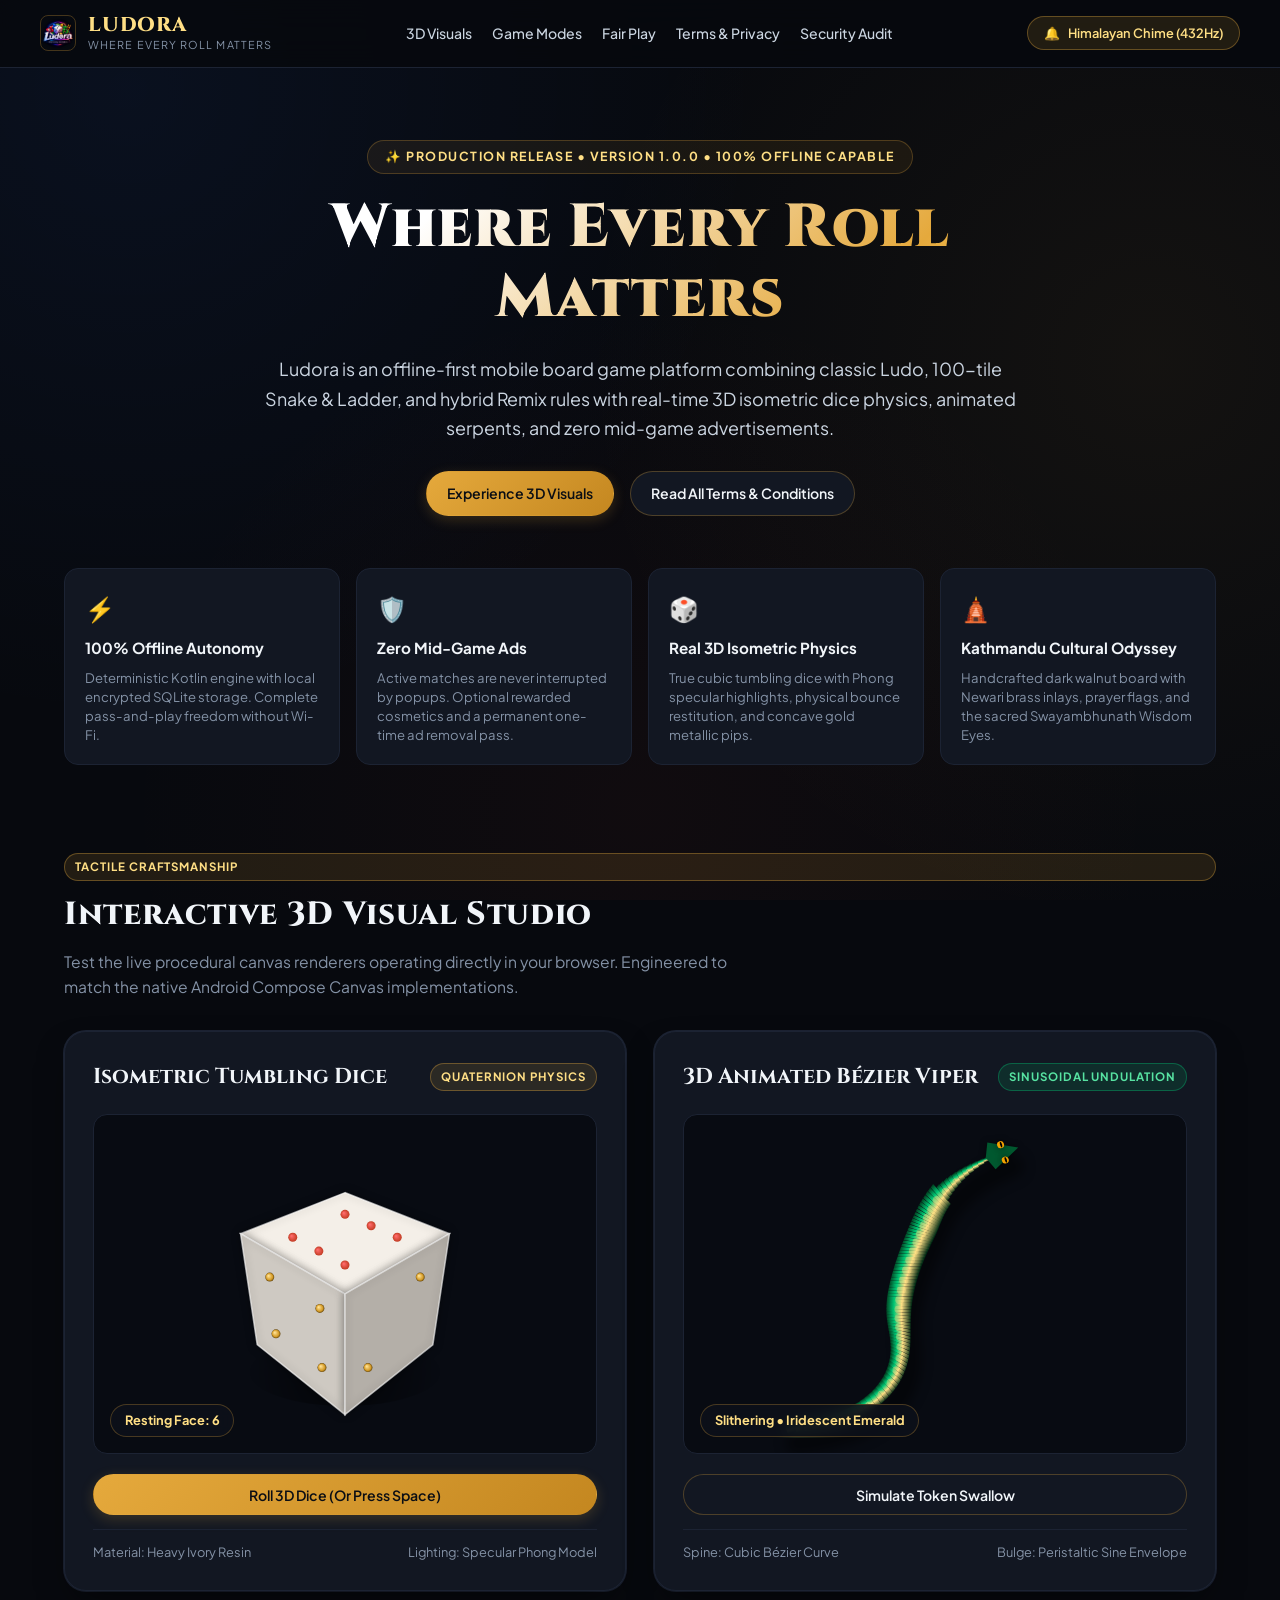
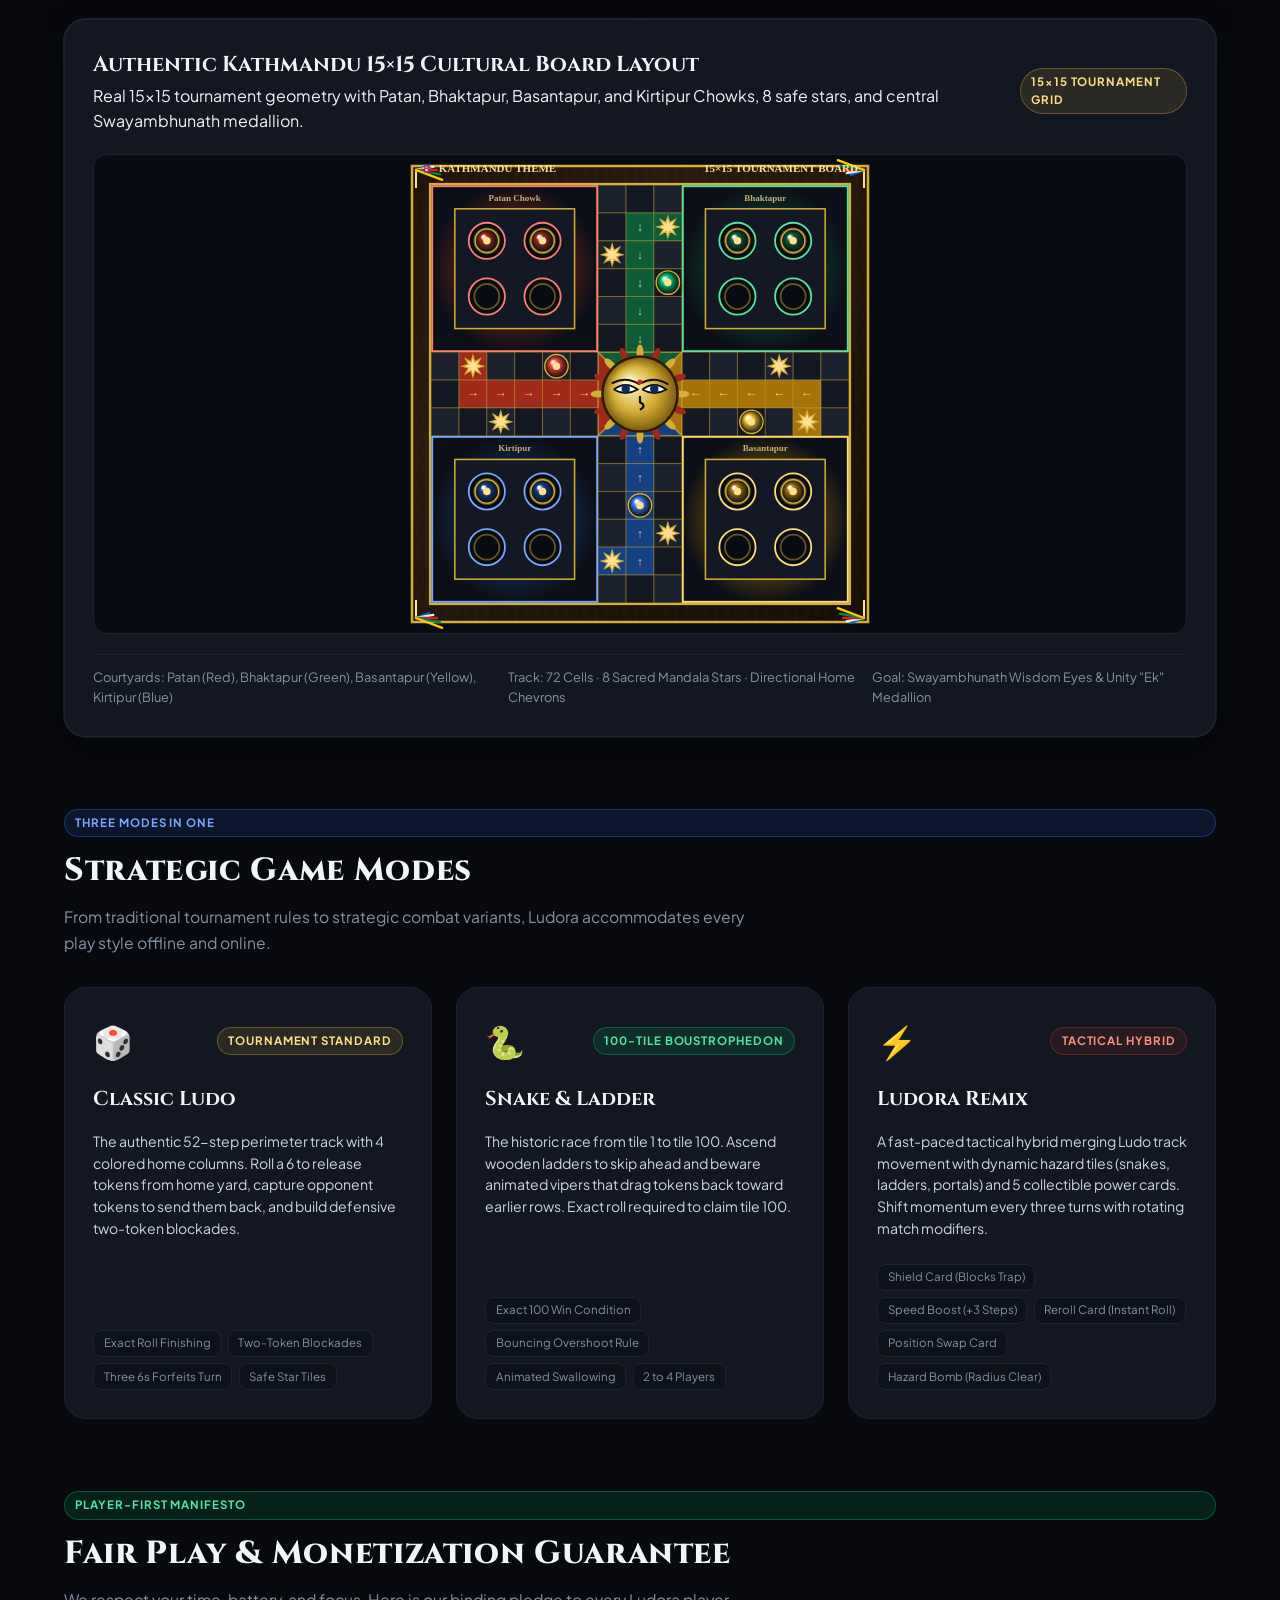
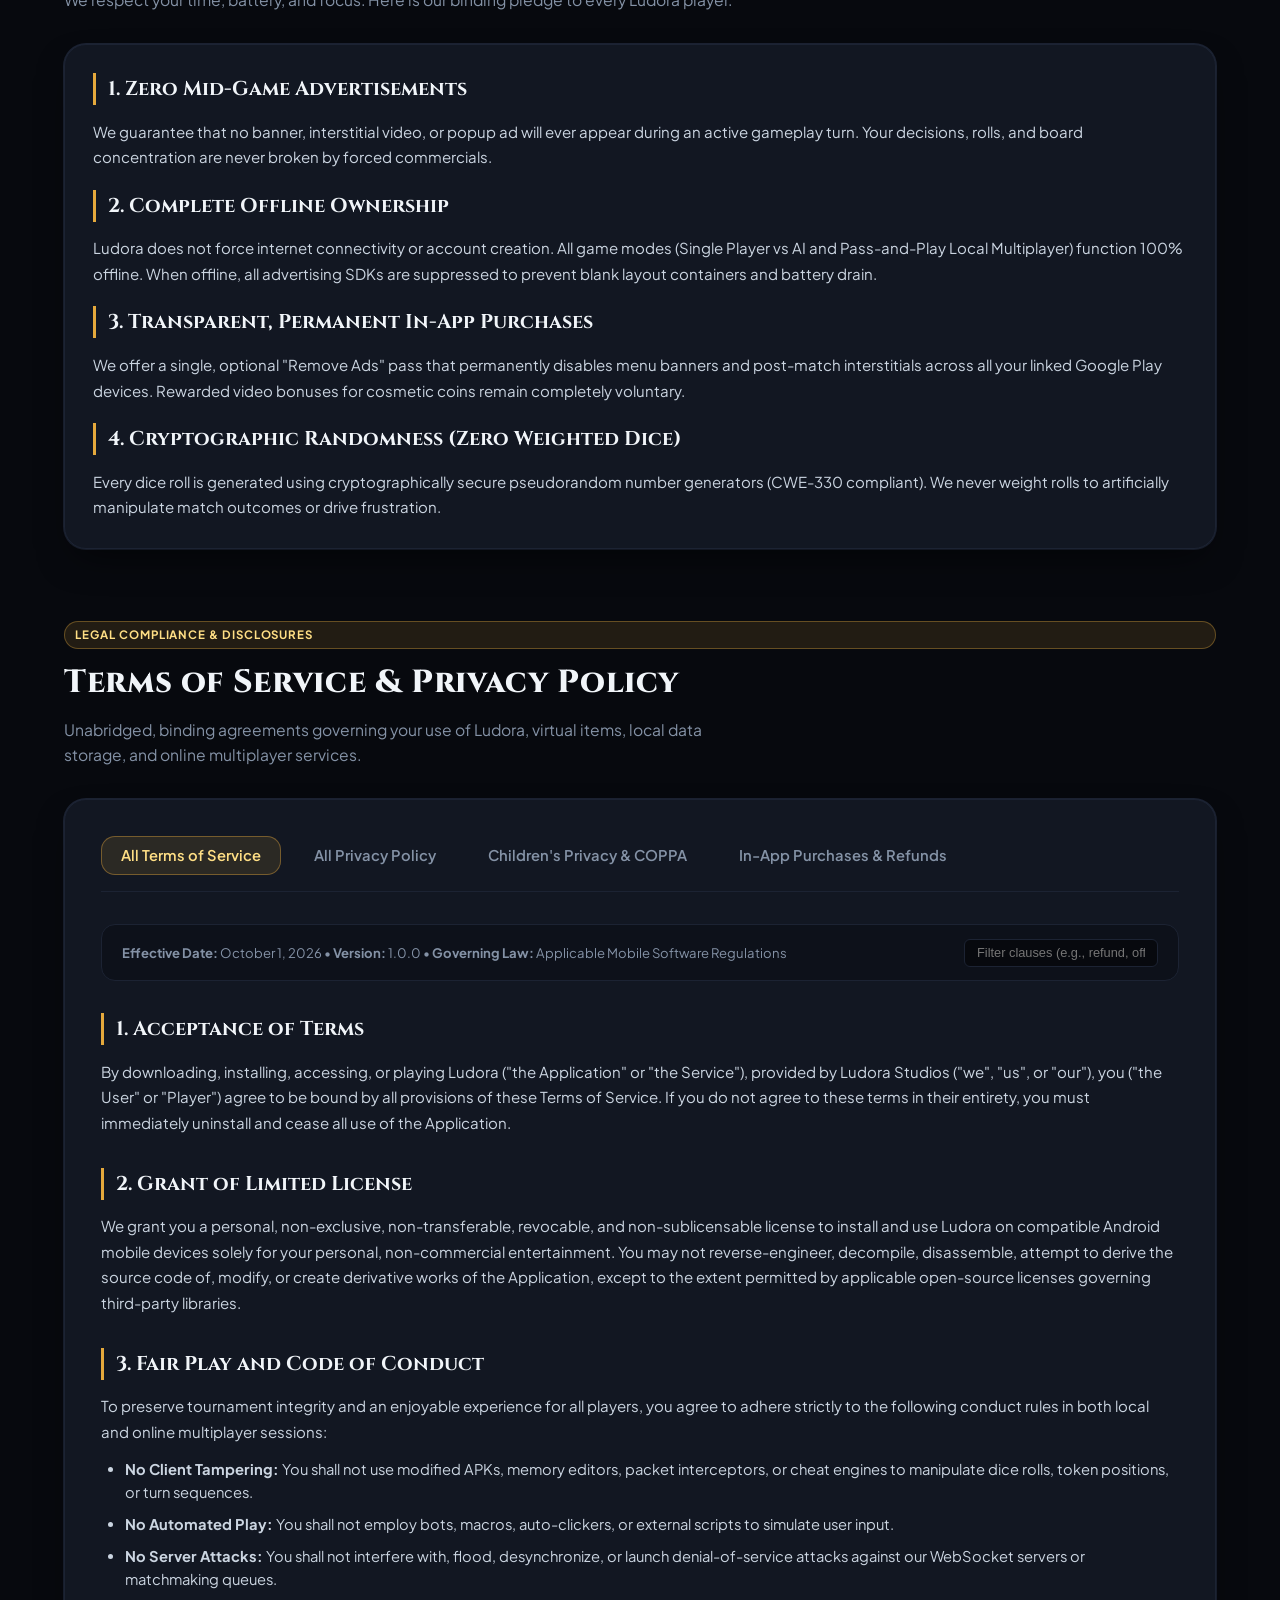
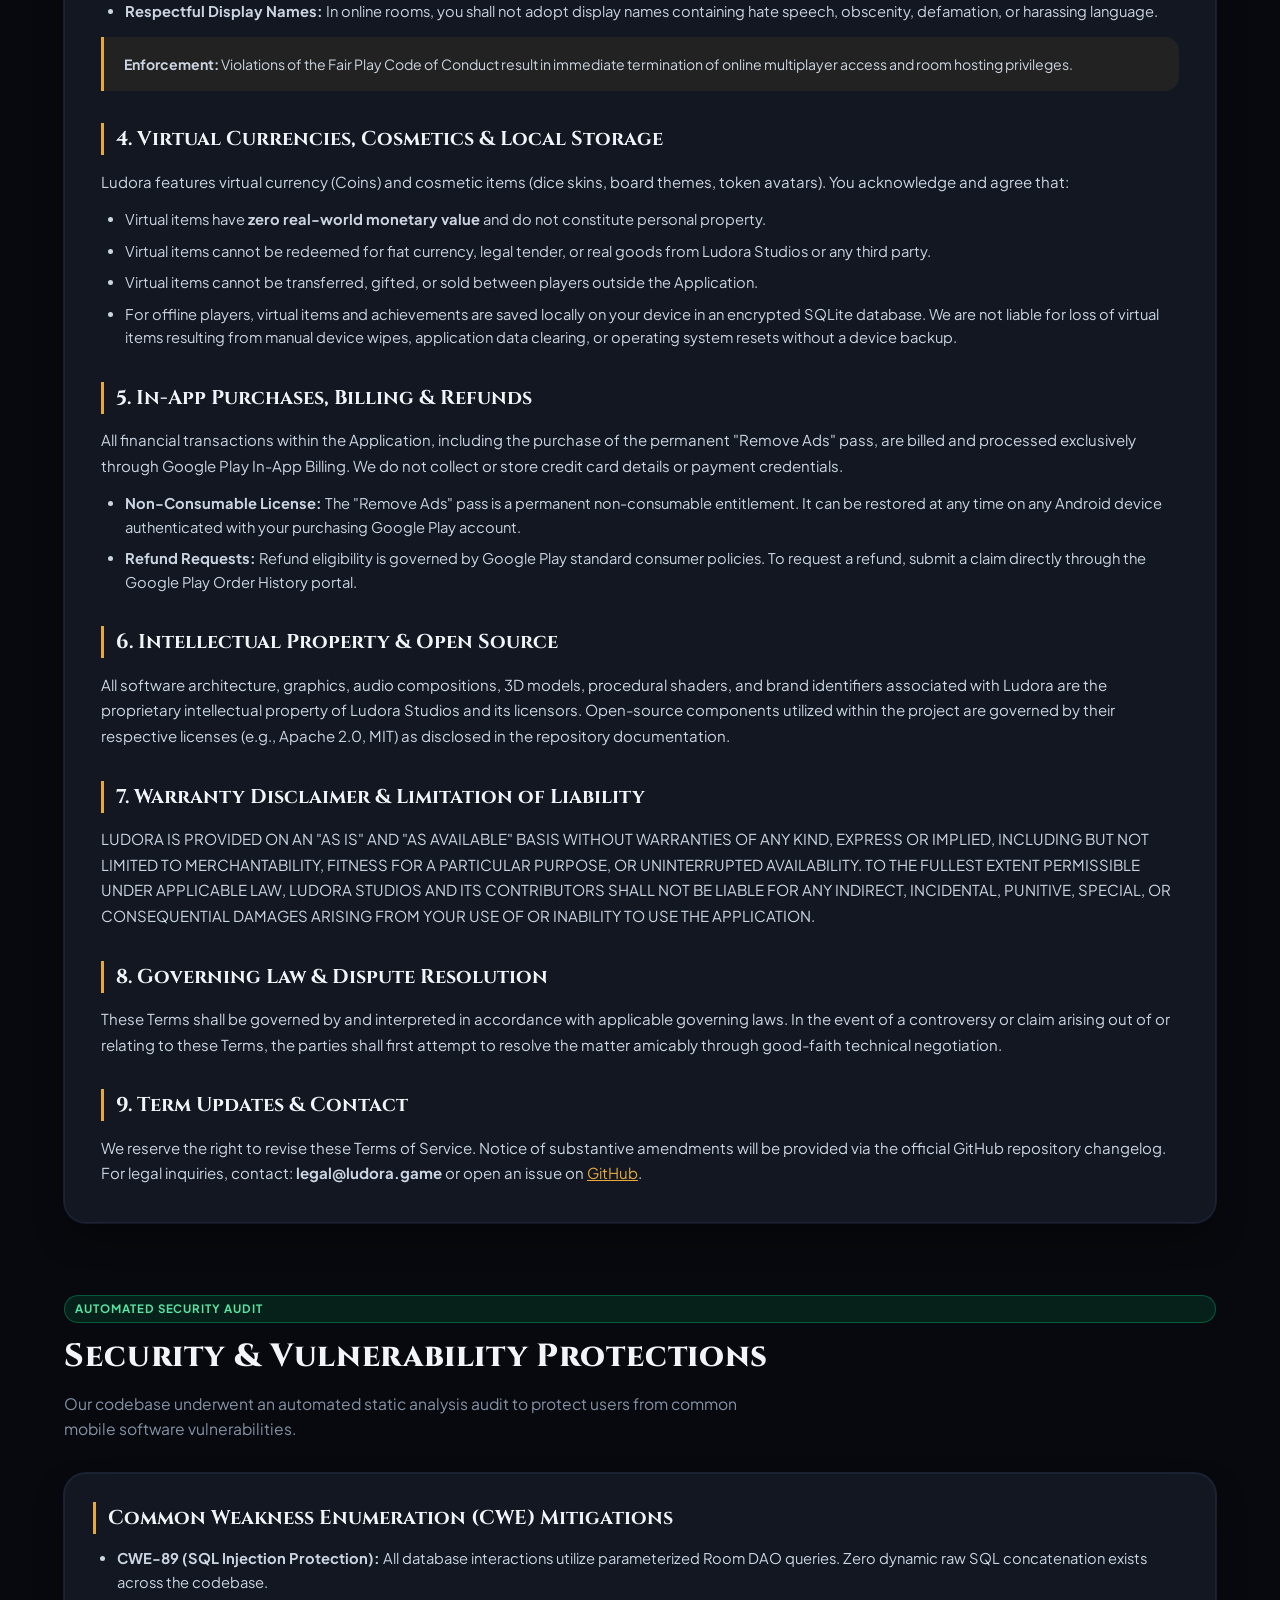
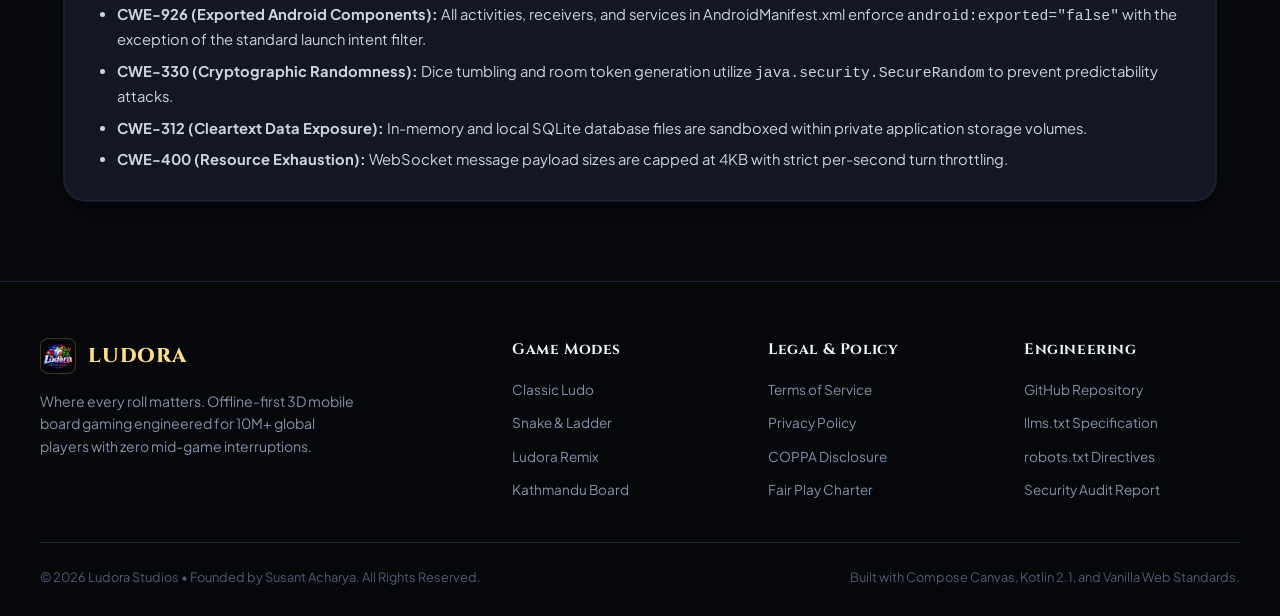
==== commit 5f5cd293: "feat(board): implement authentic 15x15 Kathmandu Cultural Ludo Board with yards, tracks, and Swayamb" ====
--- a/index.html
+++ b/index.html
@@ -219,16 +219,19 @@
         <!-- Kathmandu Mandala Board -->
         <article class="card span-full" id="boardStudioCard">
           <div class="card-header">
-            <h3 class="card-title">Kathmandu Cultural Mandala Board Layout</h3>
-            <span class="badge">CULTURAL THEME</span>
+            <div>
+              <h3 class="card-title">Authentic Kathmandu 15×15 Cultural Board Layout</h3>
+              <p class="card-subtitle">Real 15×15 tournament geometry with Patan, Bhaktapur, Basantapur, and Kirtipur Chowks, 8 safe stars, and central Swayambhunath medallion.</p>
+            </div>
+            <span class="badge">15×15 TOURNAMENT GRID</span>
           </div>
           <div class="canvas-box tall">
             <canvas id="boardCanvas" width="860" height="480"></canvas>
           </div>
           <div class="spec-row">
-            <span>Center: Swayambhunath Wisdom Eyes &amp; Unity Curl</span>
-            <span>Border: Hand-Carved Dark Walnut with Brass Inlays</span>
-            <span>Corners: Sacred Five-Color Prayer Flags</span>
+            <span>Courtyards: Patan (Red), Bhaktapur (Green), Basantapur (Yellow), Kirtipur (Blue)</span>
+            <span>Track: 72 Cells · 8 Sacred Mandala Stars · Directional Home Chevrons</span>
+            <span>Goal: Swayambhunath Wisdom Eyes &amp; Unity "Ek" Medallion</span>
           </div>
         </article>
       </div>
